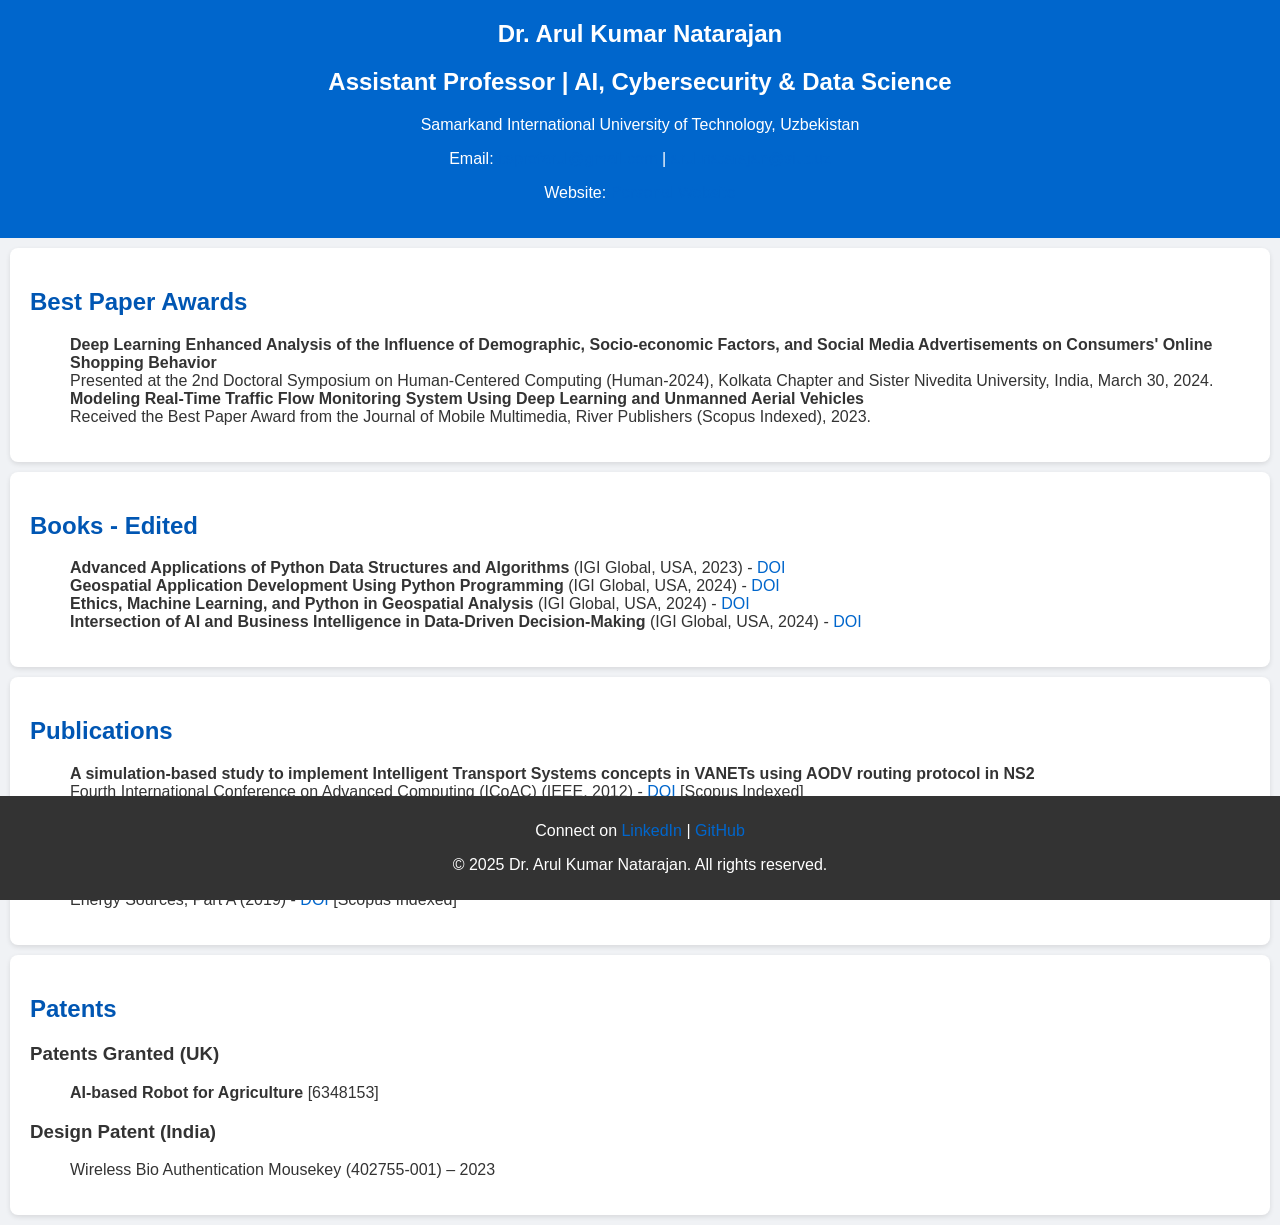
==== index.html @ 65dc2866 "Update index.html" ====
<!DOCTYPE html>
<html lang="en">
<head>
    <meta charset="UTF-8">
    <meta http-equiv="X-UA-Compatible" content="IE=edge">
    <meta name="viewport" content="width=device-width, initial-scale=1.0">
    <title>Dr. Arul Kumar Natarajan - Academic Portfolio</title>
    <link rel="stylesheet" href="style.css">
</head>
<body>

    <header>
        <h1>Dr. Arul Kumar Natarajan</h1>
        <h2>Assistant Professor | AI, Cybersecurity & Data Science</h2>
        <p>Samarkand International University of Technology, Uzbekistan</p>
        <p>Email: <a href="mailto:itsprofarul@gmail.com">itsprofarul@gmail.com</a> | <a href="mailto:arul.natarajan@siut.uz">arul.natarajan@siut.uz</a></p>
        <p>Website: <a href="https://sites.google.com/view/itsprofarul" target="_blank">Personal Website</a></p>
    </header>

    <section id="awards">
        <h2>Best Paper Awards</h2>
        <ul>
            <li>
                <strong>Deep Learning Enhanced Analysis of the Influence of Demographic, Socio-economic Factors, and Social Media Advertisements on Consumers' Online Shopping Behavior</strong><br>
                Presented at the 2nd Doctoral Symposium on Human-Centered Computing (Human-2024), Kolkata Chapter and Sister Nivedita University, India, March 30, 2024.
            </li>
            <li>
                <strong>Modeling Real-Time Traffic Flow Monitoring System Using Deep Learning and Unmanned Aerial Vehicles</strong><br>
                Received the Best Paper Award from the Journal of Mobile Multimedia, River Publishers (Scopus Indexed), 2023.
            </li>
        </ul>
    </section>

    <section id="books">
        <h2>Books - Edited</h2>
        <ul>
            <li><strong>Advanced Applications of Python Data Structures and Algorithms</strong> (IGI Global, USA, 2023) - <a href="https://doi.org/10.4018/978-1-6684-7100-5">DOI</a></li>
            <li><strong>Geospatial Application Development Using Python Programming</strong> (IGI Global, USA, 2024) - <a href="https://doi.org/10.4018/979-8-3693-1754-9">DOI</a></li>
            <li><strong>Ethics, Machine Learning, and Python in Geospatial Analysis</strong> (IGI Global, USA, 2024) - <a href="https://doi.org/10.4018/979-8-3693-6381-2">DOI</a></li>
            <li><strong>Intersection of AI and Business Intelligence in Data-Driven Decision-Making</strong> (IGI Global, USA, 2024) - <a href="https://doi.org/10.4018/979-8-3693-5288-5">DOI</a></li>
        </ul>
    </section>

    <section id="publications">
        <h2>Publications</h2>
        <ul>
            <li>
                <strong>A simulation-based study to implement Intelligent Transport Systems concepts in VANETs using AODV routing protocol in NS2</strong><br>
                Fourth International Conference on Advanced Computing (ICoAC) (IEEE, 2012) - <a href="https://doi.org/10.1109/ICoAC.2012.6416854">DOI</a> [Scopus Indexed]
            </li>
            <li>
                <strong>CBAODV: An enhanced reactive routing algorithm to reduce connection breakage in VANET</strong><br>
                Artificial Intelligence and Evolutionary Algorithms in Engineering Systems (Springer, 2015) - <a href="https://doi.org/10.1007/978-81-322-2135-7_57">DOI</a> [Scopus Indexed]
            </li>
            <li>
                <strong>ERMCB-CRSV: A Framework to Enhance Reactive Mechanism by Reducing Connection Breakage using Client and Remote Storage in VANET</strong><br>
                International Journal of Control Theory and Applications, Vol: 9, Issue:27, 2016 [Scopus Indexed]
            </li>
            <li>
                <strong>Effect of fuel injection pressure and timing on Polanga (Calophyllum Inophyllum) biodiesel blends for engine performance and emissions analysis</strong><br>
                Energy Sources, Part A (2019) - <a href="https://doi.org/10.1080/15567036.2019.1583696">DOI</a> [Scopus Indexed]
            </li>
        </ul>
    </section>

    <section id="patents">
        <h2>Patents</h2>
        <h3>Patents Granted (UK)</h3>
        <ul>
            <li><strong>AI-based Robot for Agriculture</strong> [6348153]</li>
        </ul>
        
        <h3>Design Patent (India)</h3>
        <ul>
            <li>Wireless Bio Authentication Mousekey (402755-001) – 2023</li>
        </ul>
    </section>

    <footer>
        <p>Connect on <a href="https://www.linkedin.com/in/arul-kumar-natarajan" target="_blank">LinkedIn</a> | <a href="https://github.com/itsprofarul" target="_blank">GitHub</a></p>
        <p>&copy; 2025 Dr. Arul Kumar Natarajan. All rights reserved.</p>
    </footer>

</body>
</html>
---- style.css ----
body {
    font-family: 'Segoe UI', Tahoma, Geneva, Verdana, sans-serif;
    margin: 0;
    padding: 0;
    background-color: #f0f2f5;
    color: #333;
}

header {
    background-color: #0066cc;
    color: white;
    padding: 20px 10px;
    text-align: center;
}

header h1 {
    margin: 0;
    font-size: 24px;
}

section {
    padding: 20px;
    margin: 10px;
    background: white;
    border-radius: 8px;
    box-shadow: 0 2px 5px rgba(0,0,0,0.1);
}

section h2 {
    color: #0056b3;
}

ul {
    list-style-type: none;
}

footer {
    text-align: center;
    padding: 10px 0;
    background-color: #333;
    color: white;
    position: fixed;
    width: 100%;
    bottom: 0;
}

a {
    color: #0066cc;
    text-decoration: none;
}

a:hover {
    text-decoration: underline;
}
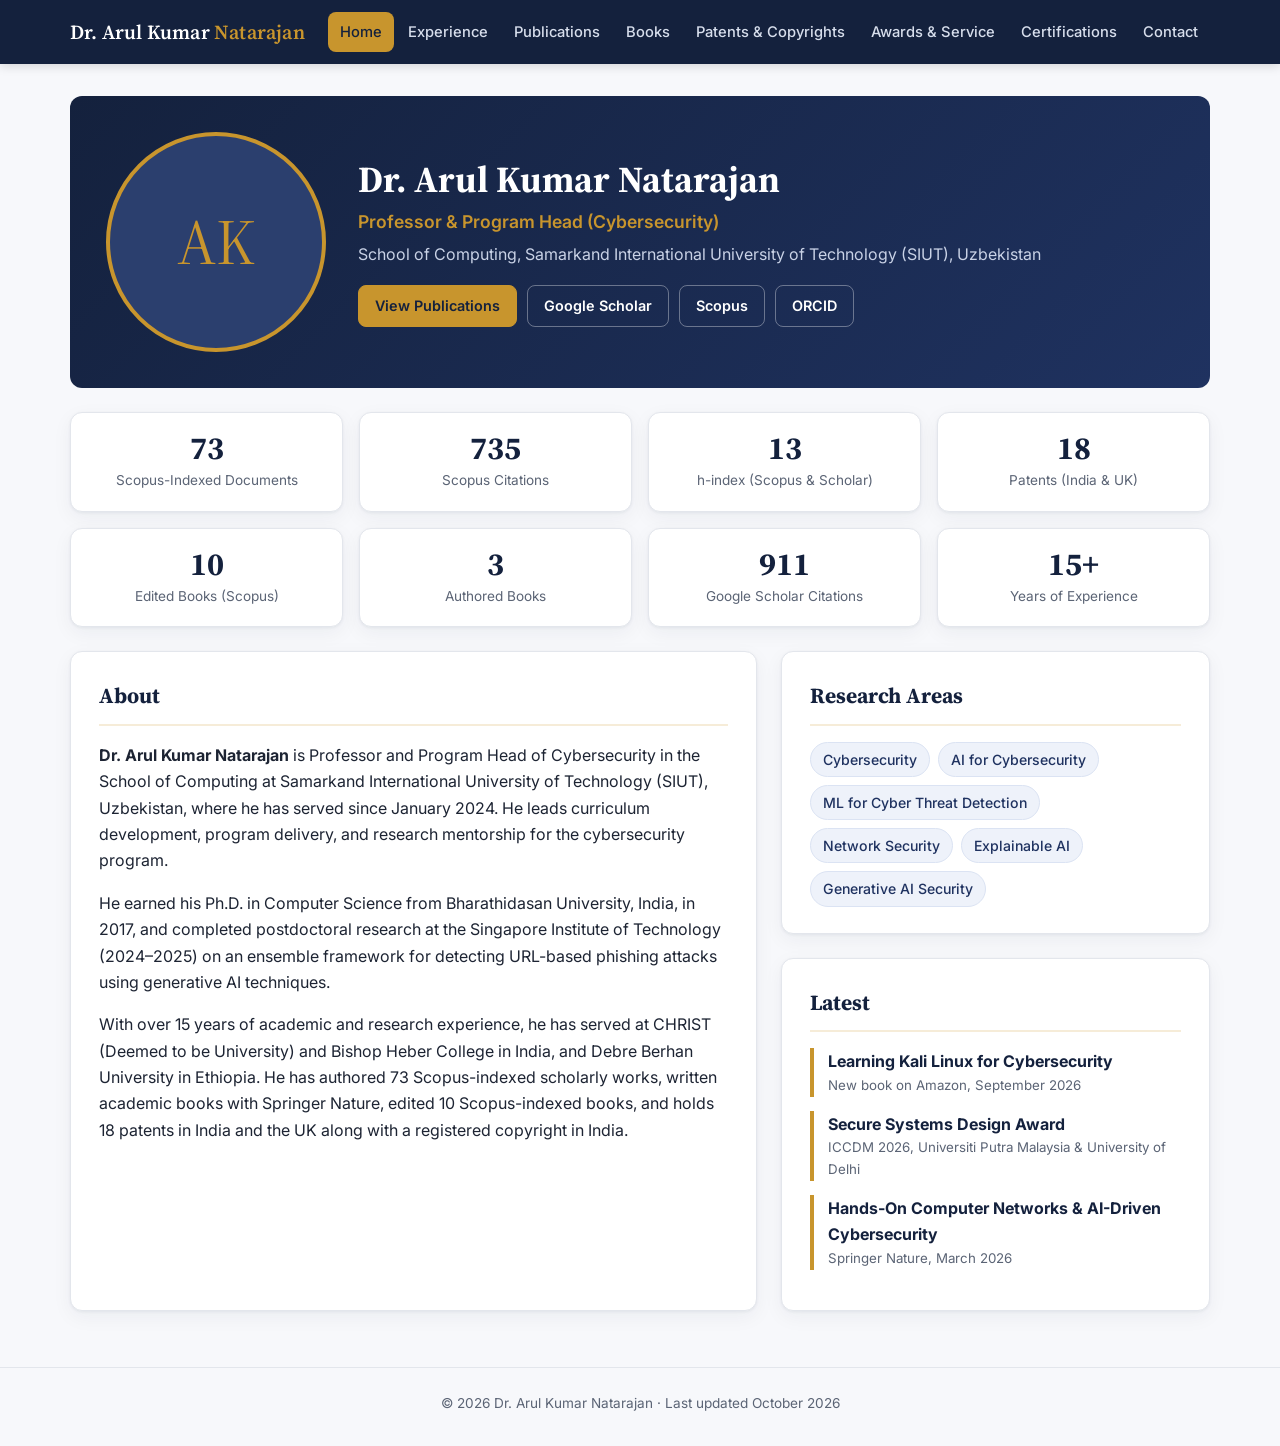
==== commit 8427412b: "Add files via upload" ====
--- a/index.html
+++ b/index.html
@@ -1,85 +1,528 @@
 <!DOCTYPE html>
 <html lang="en">
 <head>
-    <meta charset="UTF-8">
-    <meta http-equiv="X-UA-Compatible" content="IE=edge">
-    <meta name="viewport" content="width=device-width, initial-scale=1.0">
-    <title>Dr. Arul Kumar Natarajan - Academic Portfolio</title>
-    <link rel="stylesheet" href="style.css">
+  <meta charset="UTF-8">
+  <meta name="viewport" content="width=device-width, initial-scale=1.0">
+  <title>Dr. Arul Kumar Natarajan | Professor of Cybersecurity</title>
+  <meta name="description" content="Dr. Arul Kumar Natarajan, Professor and Program Head (Cybersecurity), Samarkand International University of Technology, Uzbekistan. Research in cybersecurity, AI for cybersecurity, and generative AI security.">
+  <link rel="preconnect" href="https://fonts.googleapis.com">
+  <link rel="preconnect" href="https://fonts.gstatic.com" crossorigin>
+  <link href="https://fonts.googleapis.com/css2?family=Inter:wght@400;500;600&family=Source+Serif+4:wght@600&display=swap" rel="stylesheet">
+  <link rel="stylesheet" href="style.css">
 </head>
 <body>
 
-    <header>
+<header class="topbar">
+  <div class="topbar-inner">
+    <a href="#home" class="brand">Dr. Arul Kumar <span>Natarajan</span></a>
+    <button class="menu-toggle" aria-label="Open menu" aria-expanded="false">&#9776;</button>
+    <ul class="menu">
+      <li><a href="#home">Home</a></li>
+      <li><a href="#experience">Experience</a></li>
+      <li><a href="#publications">Publications</a></li>
+      <li><a href="#books">Books</a></li>
+      <li><a href="#patents">Patents &amp; Copyrights</a></li>
+      <li><a href="#awards">Awards &amp; Service</a></li>
+      <li><a href="#certifications">Certifications</a></li>
+      <li><a href="#contact">Contact</a></li>
+    </ul>
+  </div>
+</header>
+
+<main>
+
+  <!-- ================= HOME ================= -->
+  <section id="home" class="page">
+    <div class="hero">
+      <div>
+        <img class="photo" src="profile.jpg" alt="Dr. Arul Kumar Natarajan"
+             onerror="this.style.display='none';this.nextElementSibling.style.display='flex';">
+        <div class="photo-fallback">AK</div>
+      </div>
+      <div>
         <h1>Dr. Arul Kumar Natarajan</h1>
-        <h2>Assistant Professor | AI, Cybersecurity & Data Science</h2>
-        <p>Samarkand International University of Technology, Uzbekistan</p>
-        <p>Email: <a href="mailto:itsprofarul@gmail.com">itsprofarul@gmail.com</a> | <a href="mailto:arul.natarajan@siut.uz">arul.natarajan@siut.uz</a></p>
-        <p>Website: <a href="https://sites.google.com/view/itsprofarul" target="_blank">Personal Website</a></p>
-    </header>
-
-    <section id="awards">
-        <h2>Best Paper Awards</h2>
-        <ul>
-            <li>
-                <strong>Deep Learning Enhanced Analysis of the Influence of Demographic, Socio-economic Factors, and Social Media Advertisements on Consumers' Online Shopping Behavior</strong><br>
-                Presented at the 2nd Doctoral Symposium on Human-Centered Computing (Human-2024), Kolkata Chapter and Sister Nivedita University, India, March 30, 2024.
-            </li>
-            <li>
-                <strong>Modeling Real-Time Traffic Flow Monitoring System Using Deep Learning and Unmanned Aerial Vehicles</strong><br>
-                Received the Best Paper Award from the Journal of Mobile Multimedia, River Publishers (Scopus Indexed), 2023.
-            </li>
+        <p class="role">Professor &amp; Program Head (Cybersecurity)</p>
+        <p class="org">School of Computing, Samarkand International University of Technology (SIUT), Uzbekistan</p>
+        <div class="btns">
+          <a class="btn primary" href="#publications">View Publications</a>
+          <a class="btn" href="https://scholar.google.com/citations?user=ejaQJu4AAAAJ&amp;hl=en" target="_blank" rel="noopener">Google Scholar</a>
+          <a class="btn" href="https://www.scopus.com/authid/detail.uri?authorId=55602548600" target="_blank" rel="noopener">Scopus</a>
+          <a class="btn" href="https://orcid.org/0000-0002-9728-477X" target="_blank" rel="noopener">ORCID</a>
+        </div>
+      </div>
+    </div>
+
+    <div class="stats">
+      <div class="stat"><b>73</b><span>Scopus-Indexed Documents</span></div>
+      <div class="stat"><b>735</b><span>Scopus Citations</span></div>
+      <div class="stat"><b>13</b><span>h-index (Scopus &amp; Scholar)</span></div>
+      <div class="stat"><b>18</b><span>Patents (India &amp; UK)</span></div>
+      <div class="stat"><b>10</b><span>Edited Books (Scopus)</span></div>
+      <div class="stat"><b>3</b><span>Authored Books</span></div>
+      <div class="stat"><b>911</b><span>Google Scholar Citations</span></div>
+      <div class="stat"><b>15+</b><span>Years of Experience</span></div>
+    </div>
+
+    <div class="two-col">
+      <div class="card">
+        <h2 class="section">About</h2>
+        <p><b>Dr. Arul Kumar Natarajan</b> is Professor and Program Head of Cybersecurity in the School of Computing at Samarkand International University of Technology (SIUT), Uzbekistan, where he has served since January 2024. He leads curriculum development, program delivery, and research mentorship for the cybersecurity program.</p>
+        <p>He earned his Ph.D. in Computer Science from Bharathidasan University, India, in 2017, and completed postdoctoral research at the Singapore Institute of Technology (2024–2025) on an ensemble framework for detecting URL-based phishing attacks using generative AI techniques.</p>
+        <p>With over 15 years of academic and research experience, he has served at CHRIST (Deemed to be University) and Bishop Heber College in India, and Debre Berhan University in Ethiopia. He has authored 73 Scopus-indexed scholarly works, written academic books with Springer Nature, edited 10 Scopus-indexed books, and holds 18 patents in India and the UK along with a registered copyright in India.</p>
+      </div>
+      <div>
+        <div class="card">
+          <h2 class="section">Research Areas</h2>
+          <div class="chips">
+            <span class="chip">Cybersecurity</span>
+            <span class="chip">AI for Cybersecurity</span>
+            <span class="chip">ML for Cyber Threat Detection</span>
+            <span class="chip">Network Security</span>
+            <span class="chip">Explainable AI</span>
+            <span class="chip">Generative AI Security</span>
+          </div>
+        </div>
+        <div class="card">
+          <h2 class="section">Latest</h2>
+          <div class="highlight"><b>Learning Kali Linux for Cybersecurity</b><small>New book on Amazon, September 2026</small></div>
+          <div class="highlight"><b>Secure Systems Design Award</b><small>ICCDM 2026, Universiti Putra Malaysia &amp; University of Delhi</small></div>
+          <div class="highlight"><b>Hands-On Computer Networks &amp; AI-Driven Cybersecurity</b><small>Springer Nature, March 2026</small></div>
+        </div>
+      </div>
+    </div>
+  </section>
+
+  <!-- ================= EXPERIENCE ================= -->
+  <section id="experience" class="page">
+    <h1 class="page-title">Experience &amp; Education</h1>
+    <p class="page-sub">Academic positions, research, leadership roles, and qualifications.</p>
+
+    <div class="two-col">
+      <div class="card">
+        <h2 class="section">Academic Positions</h2>
+        <ul class="timeline">
+          <li><div class="when">January 2024 – Present</div>
+            <div class="what">Professor &amp; Program Head (Cybersecurity)</div>
+            <div class="where">Samarkand International University of Technology, Uzbekistan</div>
+            <p>Leads curriculum development, program delivery, faculty coordination, and continuous improvement aligned with international standards, while teaching, mentoring students, and conducting cybersecurity and AI research.</p></li>
+          <li><div class="when">February 2024 – March 2025</div>
+            <div class="what">Postdoctoral Researcher, Cybersecurity &amp; Generative AI</div>
+            <div class="where">Singapore Institute of Technology, Singapore</div>
+            <p>Developed an ensemble framework for phishing URL detection using generative AI, applying GANs to model evolving phishing attack patterns.</p></li>
+          <li><div class="when">June 2019 – December 2023</div>
+            <div class="what">Assistant Professor &amp; Program Coordinator, M.Sc. Computational Statistics and AI</div>
+            <div class="where">CHRIST (Deemed to be University), India</div>
+            <p>Taught undergraduate and postgraduate courses in computing and data science; coordinated academic planning and program delivery; contributed to NAAC accreditation documentation.</p></li>
+          <li><div class="when">October 2017 – May 2019</div>
+            <div class="what">Assistant Professor, School of Computing</div>
+            <div class="where">Debre Berhan University, Ethiopia</div></li>
+          <li><div class="when">June 2010 – September 2017</div>
+            <div class="what">Assistant Professor, Computer Science</div>
+            <div class="where">Bishop Heber College, India</div></li>
         </ul>
-    </section>
-
-    <section id="books">
-        <h2>Books - Edited</h2>
-        <ul>
-            <li><strong>Advanced Applications of Python Data Structures and Algorithms</strong> (IGI Global, USA, 2023) - <a href="https://doi.org/10.4018/978-1-6684-7100-5">DOI</a></li>
-            <li><strong>Geospatial Application Development Using Python Programming</strong> (IGI Global, USA, 2024) - <a href="https://doi.org/10.4018/979-8-3693-1754-9">DOI</a></li>
-            <li><strong>Ethics, Machine Learning, and Python in Geospatial Analysis</strong> (IGI Global, USA, 2024) - <a href="https://doi.org/10.4018/979-8-3693-6381-2">DOI</a></li>
-            <li><strong>Intersection of AI and Business Intelligence in Data-Driven Decision-Making</strong> (IGI Global, USA, 2024) - <a href="https://doi.org/10.4018/979-8-3693-5288-5">DOI</a></li>
+      </div>
+
+      <div class="card">
+        <h2 class="section">Education</h2>
+        <ul class="timeline">
+          <li><div class="when">2012 – 2017</div><div class="what">Ph.D. in Computer Science</div><div class="where">Bharathidasan University, India</div></li>
+          <li><div class="when">2010 – 2012</div><div class="what">M.Tech. in Information Technology</div><div class="where">Bharathidasan University, India · First Class with Distinction</div></li>
+          <li><div class="when">2008 – 2010</div><div class="what">M.Phil. in Computer Science</div><div class="where">Bharathidasan University, India · First Class with Distinction</div></li>
+          <li><div class="when">2006 – 2008</div><div class="what">M.Sc. in Computer Science</div><div class="where">University of Madras, India · First Class</div></li>
+          <li><div class="when">2003 – 2006</div><div class="what">B.Sc. in Computer Science</div><div class="where">University of Madras, India · First Class</div></li>
+          <li><div class="when">April 2017</div><div class="what">Tamil Nadu State Eligibility Test (TNSET)</div><div class="where">Qualified for Assistant Professor in Computer Science &amp; Applications</div></li>
         </ul>
-    </section>
-
-    <section id="publications">
-        <h2>Publications</h2>
-        <ul>
-            <li>
-                <strong>A simulation-based study to implement Intelligent Transport Systems concepts in VANETs using AODV routing protocol in NS2</strong><br>
-                Fourth International Conference on Advanced Computing (ICoAC) (IEEE, 2012) - <a href="https://doi.org/10.1109/ICoAC.2012.6416854">DOI</a> [Scopus Indexed]
-            </li>
-            <li>
-                <strong>CBAODV: An enhanced reactive routing algorithm to reduce connection breakage in VANET</strong><br>
-                Artificial Intelligence and Evolutionary Algorithms in Engineering Systems (Springer, 2015) - <a href="https://doi.org/10.1007/978-81-322-2135-7_57">DOI</a> [Scopus Indexed]
-            </li>
-            <li>
-                <strong>ERMCB-CRSV: A Framework to Enhance Reactive Mechanism by Reducing Connection Breakage using Client and Remote Storage in VANET</strong><br>
-                International Journal of Control Theory and Applications, Vol: 9, Issue:27, 2016 [Scopus Indexed]
-            </li>
-            <li>
-                <strong>Effect of fuel injection pressure and timing on Polanga (Calophyllum Inophyllum) biodiesel blends for engine performance and emissions analysis</strong><br>
-                Energy Sources, Part A (2019) - <a href="https://doi.org/10.1080/15567036.2019.1583696">DOI</a> [Scopus Indexed]
-            </li>
+      </div>
+    </div>
+
+    <div class="card" style="margin-top:24px">
+      <h2 class="section">Teaching Interests</h2>
+      <div class="chips">
+        <span class="chip">Cybersecurity</span><span class="chip">Network Security</span><span class="chip">AI for Cybersecurity</span>
+        <span class="chip">Ethical Hacking &amp; Penetration Testing</span><span class="chip">Digital Forensics &amp; Incident Response</span>
+        <span class="chip">IoT Security</span><span class="chip">Mobile Application Security</span><span class="chip">Cloud Security</span>
+      </div>
+    </div>
+  </section>
+
+  <!-- ================= PUBLICATIONS ================= -->
+  <section id="publications" class="page">
+    <h1 class="page-title">Publications</h1>
+    <p class="page-sub">Journal articles, conference papers, and book chapters in cybersecurity, AI, IoT, blockchain, and data analytics.</p>
+
+    <div class="card">
+      <div class="profiles">
+        <b>Research Profiles:</b>
+        <a href="https://www.scopus.com/authid/detail.uri?authorId=55602548600" target="_blank" rel="noopener">Scopus (ID: 55602548600)</a>
+        <a href="https://orcid.org/0000-0002-9728-477X" target="_blank" rel="noopener">ORCID (0000-0002-9728-477X)</a>
+        <a href="https://scholar.google.com/citations?user=ejaQJu4AAAAJ&amp;hl=en" target="_blank" rel="noopener">Google Scholar</a>
+      </div>
+      <div class="toolbar">
+        <div class="tabs" id="pubTabs">
+          <button class="tab active" data-filter="all">All</button>
+          <button class="tab" data-filter="journal">Journals</button>
+          <button class="tab" data-filter="conference">Conferences</button>
+          <button class="tab" data-filter="chapter">Book Chapters</button>
+        </div>
+        <input class="search" id="pubSearch" type="search" placeholder="Search titles, venues, years…" aria-label="Search publications">
+      </div>
+
+      <div class="pub-group" data-group="journal">
+        <h2 class="section">Journal Articles <span class="count" id="c-journal"></span></h2>
+        <ol class="pubs" id="list-journal"></ol>
+      </div>
+      <div class="pub-group" data-group="conference">
+        <h2 class="section">Conference Papers <span class="count" id="c-conference"></span></h2>
+        <ol class="pubs" id="list-conference"></ol>
+      </div>
+      <div class="pub-group" data-group="chapter">
+        <h2 class="section">Book Chapters <span class="count" id="c-chapter"></span></h2>
+        <ol class="pubs" id="list-chapter"></ol>
+      </div>
+      <p class="empty" id="pubEmpty">No publications match your search.</p>
+    </div>
+  </section>
+
+  <!-- ================= BOOKS ================= -->
+  <section id="books" class="page">
+    <h1 class="page-title">Books</h1>
+    <p class="page-sub">Authored and edited books with Springer Nature, IGI Global, and Wiley.</p>
+
+    <div class="card">
+      <h2 class="section">Authored Books <span class="count" id="c-authored"></span></h2>
+      <ol class="pubs" id="list-authored"></ol>
+    </div>
+    <div class="card">
+      <h2 class="section">Edited Books <span class="count" id="c-edited"></span></h2>
+      <ol class="pubs" id="list-edited"></ol>
+      <h3 class="sub">In Progress</h3>
+      <ol class="pubs" id="list-edited-progress"></ol>
+    </div>
+  </section>
+
+  <!-- ================= PATENTS ================= -->
+  <section id="patents" class="page">
+    <h1 class="page-title">Patents &amp; Copyrights</h1>
+    <p class="page-sub">18 patents in India and the United Kingdom, a granted design patent, and a registered copyright.</p>
+
+    <div class="card">
+      <h2 class="section">Granted Patents</h2>
+      <h3 class="sub">Granted Patent – United Kingdom</h3>
+      <ol class="pubs" id="list-pat-uk"></ol>
+      <h3 class="sub">Granted Design Patent – India</h3>
+      <ol class="pubs" id="list-pat-design"></ol>
+    </div>
+    <div class="card">
+      <h2 class="section">Published Patents – India <span class="count" id="c-pat-in"></span></h2>
+      <ol class="pubs" id="list-pat-in"></ol>
+    </div>
+    <div class="card">
+      <h2 class="section">Registered Copyright – India</h2>
+      <ol class="pubs" id="list-copyright"></ol>
+    </div>
+  </section>
+
+  <!-- ================= AWARDS ================= -->
+  <section id="awards" class="page">
+    <h1 class="page-title">Awards &amp; Service</h1>
+    <p class="page-sub">Recognitions, academic service, and invited talks.</p>
+
+    <div class="card">
+      <h2 class="section">Awards &amp; Recognitions</h2>
+      <ul class="timeline">
+        <li><div class="when">April 2026</div><div class="what">Secure Systems Design Award</div>
+          <div class="where">International Conference on Cybersecurity, Data Science, and Machine Learning (ICCDM 2026), Universiti Putra Malaysia &amp; University of Delhi</div></li>
+        <li><div class="when">February 2025</div><div class="what">Letter of Appreciation</div>
+          <div class="where">SIUT 3rd Anniversary, awarded by the Chairman of the Board of Trustees</div></li>
+        <li><div class="when">March 2024</div><div class="what">Best Paper Award</div>
+          <div class="where">2nd Doctoral Symposium on Human-Centered Computing (Human-2024), CSI Kolkata Chapter &amp; Sister Nivedita University, India</div>
+          <p>Deep Learning Enhanced Analysis of the Influence of Demographic, Socio-economic Factors, and Social Media Advertisements on Consumers' Online Shopping Behavior</p></li>
+        <li><div class="when">March 2023</div><div class="what">Best Paper Award</div>
+          <div class="where">International Conference on Artificial Intelligence in Biometrics (AIIB 2023), CHRIST (Deemed to be University), India</div>
+          <p>OEC-WSR: Optimizing Energy Consumption in Wireless Sensor Networks Using Sensor and Relay Nodes</p></li>
+        <li><div class="when">November 2022</div><div class="what">Best Paper Award</div>
+          <div class="where">Journal of Mobile Multimedia (River Publishers)</div>
+          <p>Modeling Real-Time Traffic Flow Monitoring System Using Deep Learning and Unmanned Aerial Vehicles</p></li>
+      </ul>
+    </div>
+
+    <div class="two-col">
+      <div class="card">
+        <h2 class="section">Academic Service</h2>
+        <ul class="timeline">
+          <li><div class="when">March 2026</div><div class="what">Session Chair</div>
+            <div class="where">ICMMCS 2026, Society for Intelligent Systems &amp; Berlin School of Business and Innovation, Berlin, Germany</div></li>
+          <li><div class="when">November 2025</div><div class="what">Internship Trainer</div>
+            <div class="where">Industrial-Level Security &amp; Penetration Testing Program, SIUT, Uzbekistan</div></li>
+          <li><div class="when">May 2024</div><div class="what">Conference Reviewer</div>
+            <div class="where">ICIESTR 2024, University of Technology and Applied Sciences, Muscat, Oman</div></li>
+          <li><div class="when">April 2024</div><div class="what">Session Chair</div>
+            <div class="where">CFQRMS 01, Computational Finance and Quantitative Risk Management Symposium, SIUT, Uzbekistan</div></li>
         </ul>
-    </section>
-
-    <section id="patents">
-        <h2>Patents</h2>
-        <h3>Patents Granted (UK)</h3>
-        <ul>
-            <li><strong>AI-based Robot for Agriculture</strong> [6348153]</li>
+      </div>
+      <div class="card">
+        <h2 class="section">Invited Talks</h2>
+        <ul class="timeline">
+          <li><div class="when">November 2025</div><div class="what">Cyberattacks Are Everywhere – Stay Alert, Stay Safe</div>
+            <div class="where">Scientific Seminar Series, SIUT, Uzbekistan</div>
+            <p>Emerging threats including phishing, ransomware, and social engineering, with practical strategies for institutional cybersecurity awareness.</p></li>
         </ul>
-        
-        <h3>Design Patent (India)</h3>
-        <ul>
-            <li>Wireless Bio Authentication Mousekey (402755-001) – 2023</li>
-        </ul>
-    </section>
-
-    <footer>
-        <p>Connect on <a href="https://www.linkedin.com/in/arul-kumar-natarajan" target="_blank">LinkedIn</a> | <a href="https://github.com/itsprofarul" target="_blank">GitHub</a></p>
-        <p>&copy; 2025 Dr. Arul Kumar Natarajan. All rights reserved.</p>
-    </footer>
-
+      </div>
+    </div>
+  </section>
+
+  <!-- ================= CERTIFICATIONS ================= -->
+  <section id="certifications" class="page">
+    <h1 class="page-title">Certifications</h1>
+    <p class="page-sub">Professional certifications in cybersecurity, networking, and AI.</p>
+    <div class="card">
+      <table>
+        <thead><tr><th>Certification</th><th>Issuing Organization</th><th>Year</th></tr></thead>
+        <tbody>
+          <tr><td>GenAI for Cybersecurity</td><td>EC-Council</td><td>2024</td></tr>
+          <tr><td>Ethical Hacking Essentials (EHE)</td><td>EC-Council</td><td>2024</td></tr>
+          <tr><td>Google Certified Educator Level 1</td><td>Google Teacher Center</td><td>2024</td></tr>
+          <tr><td>Cybersecurity at Work</td><td>LinkedIn Learning</td><td>2024</td></tr>
+          <tr><td>Learning No-Code AI</td><td>LinkedIn Learning</td><td>2023</td></tr>
+          <tr><td>CCNA: Routing and Switching</td><td>Cisco Systems</td><td>2017</td></tr>
+          <tr><td>MTA: Networking Fundamentals</td><td>Microsoft</td><td>2017</td></tr>
+        </tbody>
+      </table>
+    </div>
+  </section>
+
+  <!-- ================= CONTACT ================= -->
+  <section id="contact" class="page">
+    <h1 class="page-title">Contact</h1>
+    <p class="page-sub">Open to research collaborations, editorial work, and speaking invitations.</p>
+    <div class="card">
+      <div class="contact-grid">
+        <div class="contact-item"><small>University Email</small><a href="mailto:arul.natarajan@siut.uz">arul.natarajan@siut.uz</a></div>
+        <div class="contact-item"><small>Personal Email</small><a href="mailto:itsprofarul@gmail.com">itsprofarul@gmail.com</a></div>
+        <div class="contact-item"><small>Affiliation</small>School of Computing, Samarkand International University of Technology, Samarkand, Uzbekistan</div>
+        <div class="contact-item"><small>Research Profiles</small>
+          <a href="https://scholar.google.com/citations?user=ejaQJu4AAAAJ&amp;hl=en" target="_blank" rel="noopener">Google Scholar</a> ·
+          <a href="https://www.scopus.com/authid/detail.uri?authorId=55602548600" target="_blank" rel="noopener">Scopus</a> ·
+          <a href="https://orcid.org/0000-0002-9728-477X" target="_blank" rel="noopener">ORCID</a></div>
+      </div>
+    </div>
+  </section>
+
+</main>
+
+<footer>
+  &copy; 2026 Dr. Arul Kumar Natarajan · Last updated October 2026
+</footer>
+
+<script>
+/* ==========================================================
+   DATA — edit these lists to update the site.
+   t = title, v = venue (italic), m = details, doi, url,
+   idx = "scopus" | "gs" | "prog", award = note
+   ========================================================== */
+const journal = [
+  {t:"Adoption of Recommended Expert Systems in Agriculture", v:"Journal of Smart and Sustainable Farming", m:"Vol. 1, January 2025", doi:"10.64026/JSSF/2025001", idx:"gs"},
+  {t:"Downdraft Gasification for Biogas Production: The Role of Artificial Intelligence", v:"Journal of Energy Resources and Technology", m:"ASME, pp. 1–58, December 2024", doi:"10.1115/1.4066059", idx:"scopus", q:"Q2"},
+  {t:"Eagle Strategy Arithmetic Optimisation Algorithm with Optimal Deep Convolutional Forest Based FinTech Application for Hyper-automation", v:"Enterprise Information Systems", m:"Taylor & Francis, Article 2188123, March 2023", doi:"10.1080/17517575.2023.2188123", idx:"scopus"},
+  {t:"Modeling of Real Time Traffic Flow Monitoring System Using Deep Learning and Unmanned Aerial Vehicles", v:"Journal of Mobile Multimedia", m:"River Publishers, pp. 477–496, November 2022", doi:"10.13052/jmm1550-4646.1926", idx:"scopus", award:"Best Paper Award"},
+  {t:"Blockchain with Deep Learning-Enabled Secure Healthcare Data Transmission and Diagnostic Model", v:"International Journal of Modeling, Simulation, and Scientific Computing", m:"13(04), Article 2241006, January 2022", doi:"10.1142/S1793962322410069", idx:"scopus"},
+  {t:"Blockchain for Securing Healthcare Data Using Squirrel Search Optimization Algorithm", v:"Intelligent Automation & Soft Computing", m:"32, pp. 1815–1829, December 2021", doi:"10.32604/iasc.2022.021822", idx:"scopus"},
+  {t:"An Efficient Low Complexity Compression-Based Optimal Homomorphic Encryption for Secure Fiber Optic Communication", v:"Optik", m:"252, Article 168545, December 2021", doi:"10.1016/j.ijleo.2021.168545", idx:"scopus"},
+  {t:"HHO-Based Vector Quantization Technique for Biomedical Image Compression in Cloud Computing", v:"International Journal of Image and Graphics", m:"Article 2240008, November 2021", doi:"10.1142/S0219467822400083", idx:"scopus"},
+  {t:"Machine Learning with Data Science-Enabled Lung Cancer Diagnosis and Classification Using Computed Tomography Images", v:"International Journal of Image and Graphics", m:"Article 2240002, November 2021", doi:"10.1142/S0219467822400022", idx:"scopus"},
+  {t:"IoT-Based Traffic Prediction and Traffic Signal Control System for Smart City", v:"Soft Computing", m:"25(18), pp. 12241–12248, May 2021", doi:"10.1007/s00500-021-05896-x", idx:"scopus"},
+  {t:"A Comprehensive Novel Model for Network Speech Anomaly Detection System Using Deep Learning Approach", v:"International Journal of Speech Technology", m:"23(2), pp. 305–313, March 2020", doi:"10.1007/s10772-020-09693-z", idx:"scopus"},
+  {t:"WCBAODV: An Efficacious Approach to Detect Wormhole Attack in VANET Using CBAODV Algorithm", v:"International Journal of Advanced Trends in Computer Science and Engineering", m:"8(1.2), pp. 20–25, 2019", idx:"scopus"},
+  {t:"Effect of Fuel Injection Pressure and Timing on Polanga (Calophyllum Inophyllum) Biodiesel Blends for Engine Performance and Emissions Analysis", v:"Energy Sources, Part A: Recovery, Utilization, and Environmental Effects", m:"41(24), pp. 3046–3057, February 2019", doi:"10.1080/15567036.2019.1583696", idx:"scopus"},
+  {t:"ERMCB-CRSV: A Framework to Enhance Reactive Mechanism by Reducing Connection Breakage Using Client and Remote Storage in VANET", v:"International Journal of Control Theory and Applications", m:"9(27), pp. 33–40, 2016. ISSN: 0974-5572", idx:"scopus"}
+];
+
+const conference = [
+  {t:"Empirical Comparison of LSTM and GRU for Bitcoin Price Prediction", v:"9th International Conference on Inventive Computation Technologies (ICICT 2026)", m:"IEEE, Kirtipur, Nepal, April 2026", doi:"10.1109/ICICT68280.2026.11510885", idx:"scopus"},
+  {t:"An Experimental and Comparative Study of Image Fusion Methods for Multi-Sensor Medical Images", v:"Smart Innovation, Systems and Technologies", m:"Springer Nature, January 2026", doi:"10.1007/978-3-032-29237-7_35", idx:"scopus"},
+  {t:"Deep Learning Enhanced Analysis of the Influence of Demographic, Socio-Economic Factors, and Social Media Advertisements on Consumers' Online Shopping Behavior", v:"Intelligent Human Centered Computing", m:"Springer, pp. 611–622, May 2025", doi:"10.1007/978-981-96-1761-6_43", idx:"gs", award:"Best Paper Award, Human-2024"},
+  {t:"A Comprehensive Analysis of the Impact of Demographic, Socioeconomic Factors and Social Media Advertisements on Consumers' Online Shopping Behavior", v:"Recent Trends in Intelligence Enabled Research", m:"Springer, pp. 407–424, April 2025", doi:"10.1007/978-981-97-9515-4_31", idx:"scopus"},
+  {t:"Data-Driven Strategies for Twitter Engagement: Hashtag Recommendations and API Insights", v:"Recent Trends in Intelligence Enabled Research", m:"Springer, pp. 57–75, April 2025", doi:"10.1007/978-981-97-9515-4_5", idx:"scopus"},
+  {t:"Enhancing Cybersecurity in Smart Grid Systems through Advanced Log File Analysis with Machine and Deep Learning Techniques", v:"3rd International Conference on Sustainable Mobility Applications, Renewables and Technology (SMART)", m:"IEEE, November 2024", doi:"10.1109/SMART63170.2024.10815479", idx:"scopus"},
+  {t:"Multi-Medium Handover Transactions with Interactive and Protected Self-Intelligence Principles for Unified Military Vehicular Sensor Networks", v:"3rd International Conference on SMART", m:"IEEE, November 2024", doi:"10.1109/SMART63170.2024.10815505", idx:"scopus"},
+  {t:"Leveraging Deep Learning for Sustainable E-commerce: Reducing Opinion Spam in Smart Mobility Platforms", v:"3rd International Conference on SMART", m:"IEEE, November 2024", doi:"10.1109/SMART63170.2024.10815473", idx:"scopus"},
+  {t:"EFMD-DCNN: Efficient Face Mask Detection Model in Street Camera Using Double CNN", v:"Computational Sciences and Sustainable Technologies, CCIS", m:"Springer, pp. 427–437, February 2024", doi:"10.1007/978-3-031-50993-3_34", idx:"scopus"},
+  {t:"An Interrogation of Android Application-Based Privilege Escalation Attacks", v:"5th ETLTC International Conference on ICT Integration in Technical Education", m:"University of Aizu, Japan, January 2023", doi:"10.1063/5.0182955", idx:"scopus"},
+  {t:"Survey on Malicious URL Detection Techniques", v:"6th International Conference on Trends in Electronics and Informatics (ICOEI)", m:"IEEE, pp. 778–781, April 2022", doi:"10.1109/ICOEI53556.2022.9777221", idx:"scopus"},
+  {t:"An Optimized Algorithm for Selecting Stable Multipath Routing in MANET Using Proficient Multipath Routing and Glowworm Detection Techniques", v:"Sustainable Advanced Computing", m:"Springer, pp. 511–523, March 2022", doi:"10.1007/978-981-16-9012-9_41", idx:"scopus"},
+  {t:"DPETAs: Detection and Prevention of Evil Twin Attacks on Wi-Fi Networks", v:"Sustainable Advanced Computing", m:"Springer, pp. 559–568, March 2022", doi:"10.1007/978-981-16-9012-9_45", idx:"scopus"},
+  {t:"Mudhr: Malicious URL Detection Using Heuristic Rules-Based Approach", v:"AIP Conference Proceedings", m:"Vol. 2393, No. 1, Article 020176, February 2021", doi:"10.1063/5.0074077", idx:"scopus"},
+  {t:"CPAODV: Classifying and Assigning 3 Level Preference to the Nodes in VANET Using AODV Based CBAODV Algorithm", v:"International Conference on Information, Communication and Computing Technology", m:"Springer, pp. 432–445, January 2020", doi:"10.1007/978-3-030-38501-9_42", idx:"scopus"},
+  {t:"Improved Crypto Algorithm for High-Speed Internet of Things (IoT) Applications", v:"International Conference on Information, Communication and Computing Technology", m:"Springer, pp. 281–289, January 2020", doi:"10.1007/978-3-030-38501-9_28", idx:"scopus"},
+  {t:"CBAODV: An Enhanced Reactive Routing Algorithm to Reduce Connection Breakage in VANET", v:"Proceedings of ICAEES 2014", m:"Vol. 2, Springer, pp. 533–539, November 2014", doi:"10.1007/978-81-322-2135-7_57", idx:"scopus"},
+  {t:"A Simulation-Based Study to Implement Intelligent Transport Systems Concepts in VANETs Using AODV Routing Protocol in NS2", v:"4th International Conference on Advanced Computing (ICoAC)", m:"IEEE, pp. 1–4, December 2012", doi:"10.1109/ICoAC.2012.6416854", idx:"scopus"}
+];
+
+const chapter = [
+  {t:"Simulating Climate Scenarios with Advanced Analytics: From Past Trends to Future Projections", v:"Data Science and AI for Climate Change: Building a Sustainable Future", m:"Apple Academic Press, forthcoming February 2027", idx:"prog"},
+  {t:"Addressing Security Vulnerabilities in 6G-Assisted IoT-Based Edge Services Using DistilBERT and the NUSW-NB15_GT Dataset", v:"Edge Learning for 6G-Enabled Internet of Things: Challenges, Threats and Opportunities", m:"Apple Academic Press, May 2026", idx:"gs"},
+  {t:"Enhancing Log File Analysis in Digital Forensics and Incident Response through Machine Learning", v:"Cyber Security, Forensics & National Security", m:"CRC Press, October 2025", doi:"10.1201/9781003497868-17", idx:"scopus"},
+  {t:"Generative AI for Healthcare Security: Addressing Privacy Challenges Through Anomaly Detection in Healthcare Communications", v:"Advances in AI for Healthcare Applications", m:"CRC Press, June 2025", doi:"10.1201/9781003503385-5", idx:"scopus"},
+  {t:"Study and Investigations of Ethical Implications and Responsible Use of AI in Automotive Vehicular Technology", v:"Harnessing AI for Control Engineering", m:"IGI Global, April 2025", doi:"10.4018/979-8-3693-7812-0.ch014", idx:"scopus"},
+  {t:"Navigating Emotional Landscapes: Enhancing Communication Through Facial Emotion Analysis in Presentations", v:"Adopting Artificial Intelligence Tools in Higher Education: Teaching and Learning", m:"CRC Press, January 2025", doi:"10.1201/9781003469315", idx:"scopus"},
+  {t:"Comprehensive Analysis of Falcon 7B: A State-of-the-Art Generative Large Language Model", v:"Generative AI: Theory and Applications", m:"Springer, December 2024", doi:"10.1007/978-981-97-8460-8_8", idx:"scopus"},
+  {t:"Generative AI for Cybersecurity and Privacy in Cyber-Physical Systems", v:"Navigating Cyber-Physical Systems with Cutting-Edge Technologies", m:"IGI Global, December 2024", doi:"10.4018/979-8-3693-5728-6.ch003", idx:"scopus"},
+  {t:"Investigation of Smart Wearable Technology for Healthcare Educational Analytics and Applications", v:"Wearable Devices and Smart Technology for Educational Teaching Assistance", m:"IGI Global, December 2024", doi:"10.4018/979-8-3693-7817-5.ch007", idx:"scopus"},
+  {t:"Uncovering Hidden Threats in IoT-Centered Cloud Technology: A Study on Hardware Trojans in Security Prospects", v:"Convergence of Cybersecurity and Cloud Computing", m:"IGI Global, December 2024", doi:"10.4018/979-8-3693-6859-6.ch023", idx:"scopus"},
+  {t:"Foundations of AI and Machine Learning in Real Estate Valuation: An Analysis Using the California Housing Prices Dataset with Python Implementations", v:"Data Analytics and AI for Quantitative Risk Assessment and Financial Computation", m:"IGI Global, November 2024", doi:"10.4018/979-8-3693-6215-0.ch001", idx:"scopus"},
+  {t:"Optimizing Supply Chain with AI-Powered BI Systems", v:"AI-Powered Business Intelligence for Modern Organizations", m:"IGI Global, October 2024", doi:"10.4018/979-8-3693-8844-0.ch007", idx:"scopus"},
+  {t:"Leveraging Unsupervised Machine Learning to Optimize Customer Segmentation and Product Recommendations for Increased Retail Profits", v:"Intersection of AI and Business Intelligence in Data-Driven Decision-Making", m:"IGI Global, August 2024", doi:"10.4018/979-8-3693-5288-5.ch009", idx:"scopus"},
+  {t:"Securing Healthcare Systems Integrating AI for Cybersecurity Solutions and Privacy Preservation", v:"Cybersecurity and Data Management Innovations for Revolutionizing Healthcare", m:"IGI Global, July 2024", doi:"10.4018/979-8-3693-7457-3.ch015", idx:"scopus"},
+  {t:"Advancing Precision Medicine: Integrating AI and Machine Learning for Personalized Healthcare Solutions", v:"Artificial Intelligence Transformations for Healthcare Applications", m:"IGI Global, July 2024", doi:"10.4018/979-8-3693-7462-7.ch015", idx:"scopus"},
+  {t:"The Impact and Integration of Cloud Computing for Enhanced Patient Care and Operational Efficiency", v:"Technologies for Sustainable Healthcare Development", m:"IGI Global, July 2024", doi:"10.4018/979-8-3693-2901-6.ch016", idx:"scopus"},
+  {t:"Exploring Vector and Raster Data Formats for Geospatial Visualization with Python", v:"Geospatial Application Development Using Python Programming", m:"IGI Global, pp. 163–186, May 2024", doi:"10.4018/979-8-3693-1754-9.ch006", idx:"scopus"},
+  {t:"Python Programming for Geospatial Applications: Web Mapping, Interactive Visualization, and Beyond", v:"Geospatial Application Development Using Python Programming", m:"IGI Global, pp. 39–61, May 2024", doi:"10.4018/979-8-3693-1754-9.ch002", idx:"scopus"},
+  {t:"Internet of Things and Blockchain in Healthcare: Challenges and Solutions", v:"EAI/Springer Innovations in Communication and Computing", m:"Springer, October 2023", doi:"10.1007/978-3-031-35751-0_2", idx:"scopus"},
+  {t:"Application Areas, Benefits and Research Challenges of Converging Blockchain and Machine Learning Techniques", v:"EAI/Springer Innovations in Communication and Computing", m:"Springer, October 2023", doi:"10.1007/978-3-031-35751-0_1", idx:"scopus"},
+  {t:"Organizing Data Using Lists: A Sequential Data Structure", v:"Advanced Applications of Python Data Structures and Algorithms", m:"IGI Global, pp. 35–51, July 2023", doi:"10.4018/978-1-6684-7100-5.ch002", idx:"scopus"},
+  {t:"Optimizing Energy Consumption in Wireless Sensor Networks Using Python Libraries", v:"Advanced Applications of Python Data Structures and Algorithms", m:"IGI Global, pp. 222–235, July 2023", doi:"10.4018/978-1-6684-7100-5.ch011", idx:"scopus"},
+  {t:"An Exploratory Study of Python's Role in the Advancement of Cryptocurrency and Blockchain Ecosystems", v:"Advanced Applications of Python Data Structures and Algorithms", m:"IGI Global, pp. 236–252, July 2023", doi:"10.4018/978-1-6684-7100-5.ch012", idx:"scopus"},
+  {t:"Exploring the Role of Python in Self-Supervised Contrastive Learning for Generating Medical Imaging Reports", v:"Advanced Applications of Python Data Structures and Algorithms", m:"IGI Global, pp. 253–265, July 2023", doi:"10.4018/978-1-6684-7100-5.ch013", idx:"scopus"},
+  {t:"Python's Role in Predicting Type 2 Diabetes Using Insulin DNA Sequence", v:"Advanced Applications of Python Data Structures and Algorithms", m:"IGI Global, pp. 266–278, July 2023", doi:"10.4018/978-1-6684-7100-5.ch014", idx:"scopus"},
+  {t:"Feature Extraction and Diagnosis of Dementia Using Magnetic Resonance Imaging", v:"AI and IoT-Based Intelligent Health Care & Sanitation", m:"Bentham Science, pp. 159–175, 2023", doi:"10.2174/9789815136531123010013", idx:"scopus"},
+  {t:"Challenges and Solutions of Using Social Internet of Things (SIoT) in Healthcare and Medical Domains", v:"Advances in SIoT (Social Internet of Things)", m:"CRC Press, April 2023", doi:"10.1201/9781003282990", idx:"scopus"},
+  {t:"Secure IoT Protocol for Implementing Classified Electroencephalogram (EEG) Signals in the Field of Smart Healthcare", v:"Cyber Security Applications for Industry 4.0", m:"Chapman and Hall/CRC, pp. 111–129, October 2022", doi:"10.1201/9781003203087", idx:"scopus"},
+  {t:"Exploring Social Networking Data Sets", v:"Social Network Analysis: Theory and Applications", m:"Wiley, pp. 205–228, April 2022", doi:"10.1002/9781119836759.ch11", idx:"scopus"},
+  {t:"A Comprehensive Review on Blockchain-Based Internet of Things (BIoT): Security Threats, Challenges, and Applications", v:"Utilizing Blockchain Technologies in Manufacturing and Logistics Management", m:"IGI Global, pp. 25–44, January 2022", doi:"10.4018/978-1-7998-8697-6.ch002", idx:"gs"}
+];
+
+const authored = [
+  {t:"Learning Kali Linux for Cybersecurity: A Hands-on Beginner's Guide to Linux Commands, Networking, Security Tools, and Ethical Hacking", m:"Amazon, September 2026", url:"https://www.amazon.com/dp/B0HK25TJMS", urlText:"View on Amazon"},
+  {t:"Hands-On Computer Networks & AI-Driven Cybersecurity: A Comprehensive Student Guide", m:"Springer Nature, March 2026", doi:"10.1007/978-3-032-22035-6", idx:"scopus"},
+  {t:"XXVII (CC) – Smart Device Programming", m:"Center for Distance Education, Bharathidasan University, 2017"}
+];
+
+const edited = [
+  {t:"Generative AI Revolution: Transforming Healthcare and Life Sciences towards Sustainable Development in Industry 6.0", m:"Springer Nature, 2026", doi:"10.1007/978-3-032-23626-5", idx:"scopus"},
+  {t:"Fusion of Multimodal Generative AI and Blockchain Technology in Digital Media", m:"IGI Global, September 2025", doi:"10.4018/979-8-3373-1504-1", idx:"scopus"},
+  {t:"Securing AI-Generated Media with Blockchain Technologies", m:"IGI Global, August 2025", doi:"10.4018/979-8-3373-6481-0", idx:"scopus"},
+  {t:"AI-Powered Business Intelligence for Modern Organizations", m:"IGI Global, 2024", doi:"10.4018/979-8-3693-8844-0", idx:"scopus"},
+  {t:"Enhancing Communication and Decision-Making With AI", m:"IGI Global, 2024", doi:"10.4018/979-8-3693-9246-1", idx:"scopus"},
+  {t:"Data Analytics and AI for Quantitative Risk Assessment and Financial Computation", m:"IGI Global, 2024", doi:"10.4018/979-8-3693-6215-0", idx:"scopus"},
+  {t:"Ethics, Machine Learning, and Python in Geospatial Analysis", m:"IGI Global, 2024", doi:"10.4018/979-8-3693-6381-2", idx:"scopus"},
+  {t:"Intersection of AI and Business Intelligence in Data-Driven Decision-Making", m:"IGI Global, 2024", doi:"10.4018/979-8-3693-5288-5", idx:"scopus"},
+  {t:"Geospatial Application Development Using Python Programming", m:"IGI Global, 2024", doi:"10.4018/979-8-3693-1754-9", idx:"scopus"},
+  {t:"Advanced Applications of Python Data Structures and Algorithms", m:"IGI Global, 2023", doi:"10.4018/978-1-6684-7100-5", idx:"scopus"}
+];
+
+const editedProgress = [
+  {t:"Artificial Intelligence in Cybersecurity for Banking and Finance", m:"Wiley, submitted September 2026", idx:"prog"},
+  {t:"Autonomous Aerial Systems: Machine Learning for Perception, Planning, and Control in UAVs", m:"Springer, expected January 2027", idx:"prog"}
+];
+
+const patUK = [
+  {t:"AI-Based Robot for Agriculture", m:"Patent No. GB6348153, granted February 28, 2024"}
+];
+const patDesign = [
+  {t:"Wireless Bio Authentication MouseKey", m:"Design No. 402755-001, granted December 2023"}
+];
+const patIN = [
+  ["Brain Inspired Artificial Intelligence Implant to Detect Heart Disease Using Reservoir Computing", "202141052156", "December 3, 2021"],
+  ["Hybrid Artificial Intelligence Architecture for Analysis of Charging Profile of Electric Vehicles", "202131040276", "December 3, 2021"],
+  ["Falling Cat Inspired Intelligent Quadrupedal Robot to Assist People During Risky Mountain Trekking", "202141048690", "November 5, 2021"],
+  ["Machine Learning Based Intelligent Sensor Framework to Assist Farmers in Weather Forecasting for Appropriate Crop Cultivation", "202141047024", "November 5, 2021"],
+  ["Intelligent Agriculture – Smart IoT System to Assist Farmers in Effective Decision Making Using Data Science", "202141046585", "November 5, 2021"],
+  ["Sensor Based Intelligent Wearable Helmet for Early Detection of Stroke in Patients", "202141044803", "November 5, 2021"],
+  ["A System for Automatic Pallet Changer in Warehouse by Using Machine Learning", "202141042804", "November 5, 2021"],
+  ["Development of Big Data Analytics for Intelligent Industrial Manufacturing Based on Wireless and IoT Technology", "202141041225", "October 29, 2021"],
+  ["Sensor Based Intelligent Smart Watch for Early Detection of Heart Attacks in Patients Suffering from Cardiovascular Diseases", "202141045592", "October 15, 2021"],
+  ["Sensor Based Intelligent Digital Nose to Detect Spoilage of Food Using Machine Learning", "202141042368", "October 1, 2021"],
+  ["Dragonfly Brain-Inspired Intelligent Robotic Drone to Trap Houseflies", "202141039960", "September 10, 2021"],
+  ["Novel Approach for Investigation & Synthesis of Non-Linear Optical Crystal", "202141040430", "September 10, 2021"],
+  ["Secure and Automated Driving Inspector Powered by Arduino and Raspberry Pi Using Deep Learning", "202141038074", "September 3, 2021"],
+  ["IoT Based Smart Energy Theft Detection and Power Monitoring System for Smart Homes", "202141035598", "August 13, 2021"],
+  ["Machine Learning and Image Processing Based Smart Prediction of Human Emotions and Character", "202141035789", "August 13, 2021"],
+  ["Automatic Vehicle License Plate Recognizer for Kannada Script Using TensorFlow Based Convolutional Neural Network Model", "201941054190", "January 24, 2020"],
+  ["Fingerprint Based Authentication Model to Protect the SIM Card of the Mobile", "201941048500", "December 6, 2019"]
+].map(p => ({t:p[0], m:"Application No. " + p[1] + ", published " + p[2]}));
+
+const copyright = [
+  {t:"An Artificial Intelligence & Machine Learning Based Interface Segmentation, Classification and Tracking of Issue Nuclei Through Image Separation and Clustering",
+   m:"B. Santhosh Kumar, Mrunalini U. Buradkar, <b>Arul Kumar N.</b>, T. Ch. Anil Kumar. Literary Work, Copyright Office, Government of India. Registration No. L-111199/2022, January 25, 2022", raw:true}
+];
+
+/* ==========================================================
+   RENDERING
+   ========================================================== */
+const esc = s => s.replace(/&/g,"&amp;").replace(/</g,"&lt;").replace(/>/g,"&gt;");
+const TAGS = {scopus:["scopus","Scopus"], gs:["gs","Google Scholar"], prog:["prog","In Progress"]};
+
+function item(p) {
+  let h = '<span class="pt">' + esc(p.t) + '.</span> ';
+  if (p.v) h += '<span class="pv">' + esc(p.v) + '</span>, ';
+  h += '<span class="pm">' + (p.raw ? p.m : esc(p.m)) + '.';
+  if (p.doi) h += ' DOI: <a href="https://doi.org/' + p.doi + '" target="_blank" rel="noopener">' + p.doi + '</a>';
+  if (p.url) h += ' <a href="' + p.url + '" target="_blank" rel="noopener">' + p.urlText + '</a>';
+  h += '</span>';
+  if (p.idx) { const t = TAGS[p.idx]; h += '<span class="tag ' + t[0] + '">' + t[1] + (p.q ? ", " + p.q : "") + '</span>'; }
+  if (p.award) h += '<span class="tag award">&#127942; ' + esc(p.award) + '</span>';
+  return h;
+}
+function render(id, list, countId) {
+  document.getElementById(id).innerHTML =
+    list.map(p => '<li data-text="' + esc((p.t + " " + (p.v||"") + " " + p.m).toLowerCase()) + '">' + item(p) + '</li>').join("");
+  if (countId) document.getElementById(countId).textContent = list.length;
+}
+render("list-journal", journal, "c-journal");
+render("list-conference", conference, "c-conference");
+render("list-chapter", chapter, "c-chapter");
+render("list-authored", authored, "c-authored");
+render("list-edited", edited, "c-edited");
+render("list-edited-progress", editedProgress);
+render("list-pat-uk", patUK);
+render("list-pat-design", patDesign);
+render("list-pat-in", patIN, "c-pat-in");
+render("list-copyright", copyright);
+
+/* ---------- Publication filter + search ---------- */
+let filter = "all";
+const search = document.getElementById("pubSearch");
+function applyFilter() {
+  const q = search.value.trim().toLowerCase();
+  let any = false;
+  document.querySelectorAll(".pub-group").forEach(g => {
+    const show = filter === "all" || g.dataset.group === filter;
+    let n = 0;
+    g.querySelectorAll("li").forEach(li => {
+      const hit = !q || li.dataset.text.includes(q);
+      li.style.display = hit ? "" : "none";
+      if (hit) n++;
+    });
+    g.style.display = show && n > 0 ? "" : "none";
+    if (show && n > 0) any = true;
+  });
+  document.getElementById("pubEmpty").style.display = any ? "none" : "block";
+}
+document.querySelectorAll("#pubTabs .tab").forEach(b => b.addEventListener("click", () => {
+  document.querySelectorAll("#pubTabs .tab").forEach(x => x.classList.remove("active"));
+  b.classList.add("active"); filter = b.dataset.filter; applyFilter();
+}));
+search.addEventListener("input", applyFilter);
+
+/* ---------- Menu navigation ---------- */
+const pages = [...document.querySelectorAll(".page")];
+const links = [...document.querySelectorAll(".menu a")];
+const menu = document.querySelector(".menu");
+const toggle = document.querySelector(".menu-toggle");
+function show() {
+  const id = (location.hash || "#home").slice(1);
+  const target = pages.find(p => p.id === id) ? id : "home";
+  pages.forEach(p => p.classList.toggle("active", p.id === target));
+  links.forEach(a => a.classList.toggle("active", a.getAttribute("href") === "#" + target));
+  menu.classList.remove("open"); toggle.setAttribute("aria-expanded", "false");
+  setTimeout(() => window.scrollTo(0, 0), 0);
+}
+window.addEventListener("hashchange", show);
+toggle.addEventListener("click", () => {
+  const open = menu.classList.toggle("open");
+  toggle.setAttribute("aria-expanded", open);
+});
+show();
+</script>
 </body>
 </html>
--- a/style.css
+++ b/style.css
@@ -1,54 +1,238 @@
+/* ==========================================================
+   Dr. Arul Kumar Natarajan — Personal Academic Website
+   ========================================================== */
+
+:root {
+  --navy: #14213d;
+  --navy-2: #1f3260;
+  --accent: #c8952d;
+  --accent-soft: #f6ecd8;
+  --ink: #1d2433;
+  --muted: #5b6475;
+  --line: #e3e6ec;
+  --bg: #f7f8fb;
+  --card: #ffffff;
+  --link: #1f4fa3;
+  --radius: 12px;
+  --shadow: 0 1px 3px rgba(20, 33, 61, .06), 0 6px 20px rgba(20, 33, 61, .05);
+  --serif: "Source Serif 4", Georgia, "Times New Roman", serif;
+  --sans: "Inter", "Segoe UI", system-ui, -apple-system, sans-serif;
+}
+
+* { box-sizing: border-box; }
+html { scroll-behavior: smooth; }
 body {
-    font-family: 'Segoe UI', Tahoma, Geneva, Verdana, sans-serif;
-    margin: 0;
-    padding: 0;
-    background-color: #f0f2f5;
-    color: #333;
-}
-
-header {
-    background-color: #0066cc;
-    color: white;
-    padding: 20px 10px;
-    text-align: center;
-}
-
-header h1 {
-    margin: 0;
-    font-size: 24px;
-}
-
-section {
-    padding: 20px;
-    margin: 10px;
-    background: white;
-    border-radius: 8px;
-    box-shadow: 0 2px 5px rgba(0,0,0,0.1);
-}
-
-section h2 {
-    color: #0056b3;
-}
-
-ul {
-    list-style-type: none;
-}
-
+  margin: 0;
+  font-family: var(--sans);
+  font-size: 16px;
+  line-height: 1.65;
+  color: var(--ink);
+  background: var(--bg);
+}
+a { color: var(--link); text-decoration: none; }
+a:hover { text-decoration: underline; }
+img { max-width: 100%; display: block; }
+
+/* ---------- Top menu ---------- */
+.topbar {
+  position: sticky; top: 0; z-index: 50;
+  background: var(--navy);
+  color: #fff;
+  box-shadow: 0 2px 10px rgba(0,0,0,.15);
+}
+.topbar-inner {
+  max-width: 1180px; margin: 0 auto;
+  display: flex; align-items: center; justify-content: space-between;
+  padding: 0 20px; height: 64px;
+}
+.brand {
+  font-family: var(--serif); font-size: 1.25rem; font-weight: 600;
+  color: #fff; letter-spacing: .2px; white-space: nowrap;
+}
+.brand:hover { text-decoration: none; }
+.brand span { color: var(--accent); }
+
+.menu { display: flex; gap: 2px; list-style: none; margin: 0; padding: 0; }
+.menu a {
+  display: block; padding: 8px 12px; border-radius: 8px;
+  color: #d7deec; font-size: .92rem; font-weight: 500;
+}
+.menu a:hover { background: rgba(255,255,255,.08); color: #fff; text-decoration: none; }
+.menu a.active { background: var(--accent); color: var(--navy); }
+
+.menu-toggle {
+  display: none; background: none; border: 1px solid rgba(255,255,255,.3);
+  color: #fff; border-radius: 8px; padding: 6px 10px; font-size: 1.2rem; cursor: pointer;
+}
+
+/* ---------- Layout ---------- */
+main { max-width: 1180px; margin: 0 auto; padding: 32px 20px 56px; }
+.page { display: none; animation: fade .25s ease; }
+.page.active { display: block; }
+@keyframes fade { from { opacity: 0; transform: translateY(4px); } to { opacity: 1; transform: none; } }
+
+.page-title {
+  font-family: var(--serif); font-size: 2rem; font-weight: 600;
+  color: var(--navy); margin: 0 0 6px;
+}
+.page-sub { color: var(--muted); margin: 0 0 28px; }
+
+.card {
+  background: var(--card); border: 1px solid var(--line);
+  border-radius: var(--radius); box-shadow: var(--shadow);
+  padding: 26px 28px; margin-bottom: 24px;
+}
+h2.section {
+  font-family: var(--serif); font-size: 1.35rem; color: var(--navy);
+  margin: 0 0 16px; padding-bottom: 10px; border-bottom: 2px solid var(--accent-soft);
+  display: flex; align-items: center; justify-content: space-between; gap: 12px;
+}
+.count {
+  font-family: var(--sans); font-size: .8rem; font-weight: 600;
+  background: var(--accent-soft); color: #8a6213;
+  padding: 2px 10px; border-radius: 999px; white-space: nowrap;
+}
+h3.sub { font-size: 1rem; color: var(--navy-2); margin: 22px 0 10px; }
+h3.sub:first-of-type { margin-top: 4px; }
+
+/* ---------- Home ---------- */
+.hero {
+  display: grid; grid-template-columns: 220px 1fr; gap: 32px; align-items: center;
+  background: linear-gradient(135deg, var(--navy) 0%, var(--navy-2) 100%);
+  color: #fff; border-radius: var(--radius); padding: 36px; margin-bottom: 24px;
+}
+.photo {
+  width: 220px; height: 220px; border-radius: 50%;
+  border: 4px solid var(--accent); object-fit: cover; background: #2b3f6e;
+}
+.photo-fallback {
+  width: 220px; height: 220px; border-radius: 50%; border: 4px solid var(--accent);
+  background: #2b3f6e; display: none; align-items: center; justify-content: center;
+  font-family: var(--serif); font-size: 4rem; color: var(--accent);
+}
+.hero h1 { font-family: var(--serif); font-size: 2.3rem; margin: 0 0 6px; line-height: 1.2; }
+.hero .role { font-size: 1.1rem; color: var(--accent); font-weight: 600; margin: 0; }
+.hero .org { color: #c9d2e6; margin: 4px 0 18px; }
+.btns { display: flex; flex-wrap: wrap; gap: 10px; }
+.btn {
+  display: inline-block; padding: 8px 16px; border-radius: 8px;
+  font-size: .9rem; font-weight: 600; border: 1px solid rgba(255,255,255,.35); color: #fff;
+}
+.btn:hover { background: rgba(255,255,255,.1); text-decoration: none; }
+.btn.primary { background: var(--accent); border-color: var(--accent); color: var(--navy); }
+.btn.primary:hover { background: #d9a743; }
+
+.stats {
+  display: grid; grid-template-columns: repeat(4, 1fr); gap: 16px; margin-bottom: 24px;
+}
+.stat {
+  background: var(--card); border: 1px solid var(--line); border-radius: var(--radius);
+  padding: 18px; text-align: center; box-shadow: var(--shadow);
+}
+.stat b { display: block; font-family: var(--serif); font-size: 2rem; color: var(--navy); line-height: 1.1; }
+.stat span { font-size: .85rem; color: var(--muted); }
+
+.chips { display: flex; flex-wrap: wrap; gap: 8px; }
+.chip {
+  background: #eef2fa; color: var(--navy-2); border: 1px solid #dbe3f3;
+  padding: 5px 12px; border-radius: 999px; font-size: .88rem; font-weight: 500;
+}
+.two-col { display: grid; grid-template-columns: 1.6fr 1fr; gap: 24px; }
+.two-col .card { margin-bottom: 0; }
+.two-col > div > .card + .card { margin-top: 24px; }
+.highlight { border-left: 4px solid var(--accent); padding-left: 14px; margin: 0 0 14px; }
+.highlight b { color: var(--navy); }
+.highlight small { display: block; color: var(--muted); }
+
+/* ---------- Timeline ---------- */
+.timeline { list-style: none; margin: 0; padding: 0; }
+.timeline li {
+  position: relative; padding: 0 0 20px 26px; border-left: 2px solid var(--line); margin-left: 6px;
+}
+.timeline li:last-child { padding-bottom: 0; }
+.timeline li::before {
+  content: ""; position: absolute; left: -7px; top: 6px;
+  width: 12px; height: 12px; border-radius: 50%; background: var(--accent);
+  border: 2px solid #fff; box-shadow: 0 0 0 1px var(--accent);
+}
+.timeline .when { font-size: .82rem; font-weight: 600; color: #8a6213; }
+.timeline .what { font-weight: 600; color: var(--navy); }
+.timeline .where { color: var(--muted); font-size: .93rem; }
+.timeline p { margin: 4px 0 0; font-size: .93rem; }
+
+/* ---------- Publications ---------- */
+.profiles {
+  display: flex; flex-wrap: wrap; align-items: center; gap: 8px 18px;
+  font-size: .93rem; margin-bottom: 20px;
+}
+.toolbar { display: flex; flex-wrap: wrap; gap: 10px; align-items: center; margin-bottom: 20px; }
+.tabs { display: flex; flex-wrap: wrap; gap: 6px; }
+.tab {
+  border: 1px solid var(--line); background: #fff; color: var(--ink);
+  padding: 7px 14px; border-radius: 999px; font: 500 .88rem var(--sans); cursor: pointer;
+}
+.tab:hover { border-color: var(--navy-2); }
+.tab.active { background: var(--navy); border-color: var(--navy); color: #fff; }
+.search {
+  flex: 1; min-width: 200px; padding: 8px 14px; border: 1px solid var(--line);
+  border-radius: 999px; font: .92rem var(--sans); background: #fff;
+}
+.search:focus { outline: 2px solid var(--accent-soft); border-color: var(--accent); }
+
+ol.pubs { margin: 0; padding-left: 1.6em; }
+ol.pubs li { margin-bottom: 14px; padding-left: 4px; }
+ol.pubs li::marker { color: var(--muted); font-size: .9rem; }
+.pt { font-weight: 600; color: var(--ink); }
+.pv { font-style: italic; color: #3c4557; }
+.pm { color: var(--muted); font-size: .92rem; }
+.tag {
+  display: inline-block; font-size: .72rem; font-weight: 600; padding: 1px 8px;
+  border-radius: 6px; margin-left: 4px; vertical-align: 1px; white-space: nowrap;
+}
+.tag.scopus { background: #fff1e6; color: #b4530b; }
+.tag.gs { background: #e8f0fe; color: #1a56c4; }
+.tag.prog { background: #eef0f3; color: #5b6475; }
+.tag.award { background: var(--accent-soft); color: #8a6213; }
+.empty { color: var(--muted); font-style: italic; display: none; }
+
+/* ---------- Tables ---------- */
+table { width: 100%; border-collapse: collapse; font-size: .94rem; }
+th, td { text-align: left; padding: 10px 12px; border-bottom: 1px solid var(--line); vertical-align: top; }
+th { background: #f2f4f8; color: var(--navy); font-weight: 600; }
+tr:last-child td { border-bottom: none; }
+
+/* ---------- Contact ---------- */
+.contact-grid { display: grid; grid-template-columns: repeat(2, 1fr); gap: 16px; }
+.contact-item { padding: 16px 18px; border: 1px solid var(--line); border-radius: 10px; background: #fbfcfe; }
+.contact-item small { display: block; color: var(--muted); font-size: .8rem; text-transform: uppercase; letter-spacing: .5px; }
+
+/* ---------- Footer ---------- */
 footer {
-    text-align: center;
-    padding: 10px 0;
-    background-color: #333;
-    color: white;
-    position: fixed;
-    width: 100%;
-    bottom: 0;
-}
-
-a {
-    color: #0066cc;
-    text-decoration: none;
-}
-
-a:hover {
-    text-decoration: underline;
-}
+  text-align: center; color: var(--muted); font-size: .85rem;
+  padding: 24px 20px 32px; border-top: 1px solid var(--line);
+}
+
+/* ---------- Responsive ---------- */
+@media (max-width: 980px) {
+  .menu-toggle { display: block; }
+  .menu {
+    display: none; position: absolute; top: 64px; left: 0; right: 0;
+    flex-direction: column; background: var(--navy); padding: 8px 16px 16px;
+    box-shadow: 0 8px 16px rgba(0,0,0,.2);
+  }
+  .menu.open { display: flex; }
+  .menu a { padding: 11px 12px; }
+  .two-col { grid-template-columns: 1fr; }
+}
+@media (max-width: 720px) {
+  main { padding: 22px 16px 40px; }
+  .hero { grid-template-columns: 1fr; text-align: center; padding: 28px 20px; }
+  .photo, .photo-fallback { width: 160px; height: 160px; margin: 0 auto; }
+  .hero h1 { font-size: 1.8rem; }
+  .btns { justify-content: center; }
+  .stats { grid-template-columns: repeat(2, 1fr); }
+  .card { padding: 20px 18px; }
+  .contact-grid { grid-template-columns: 1fr; }
+  .page-title { font-size: 1.6rem; }
+  th, td { padding: 8px; }
+}
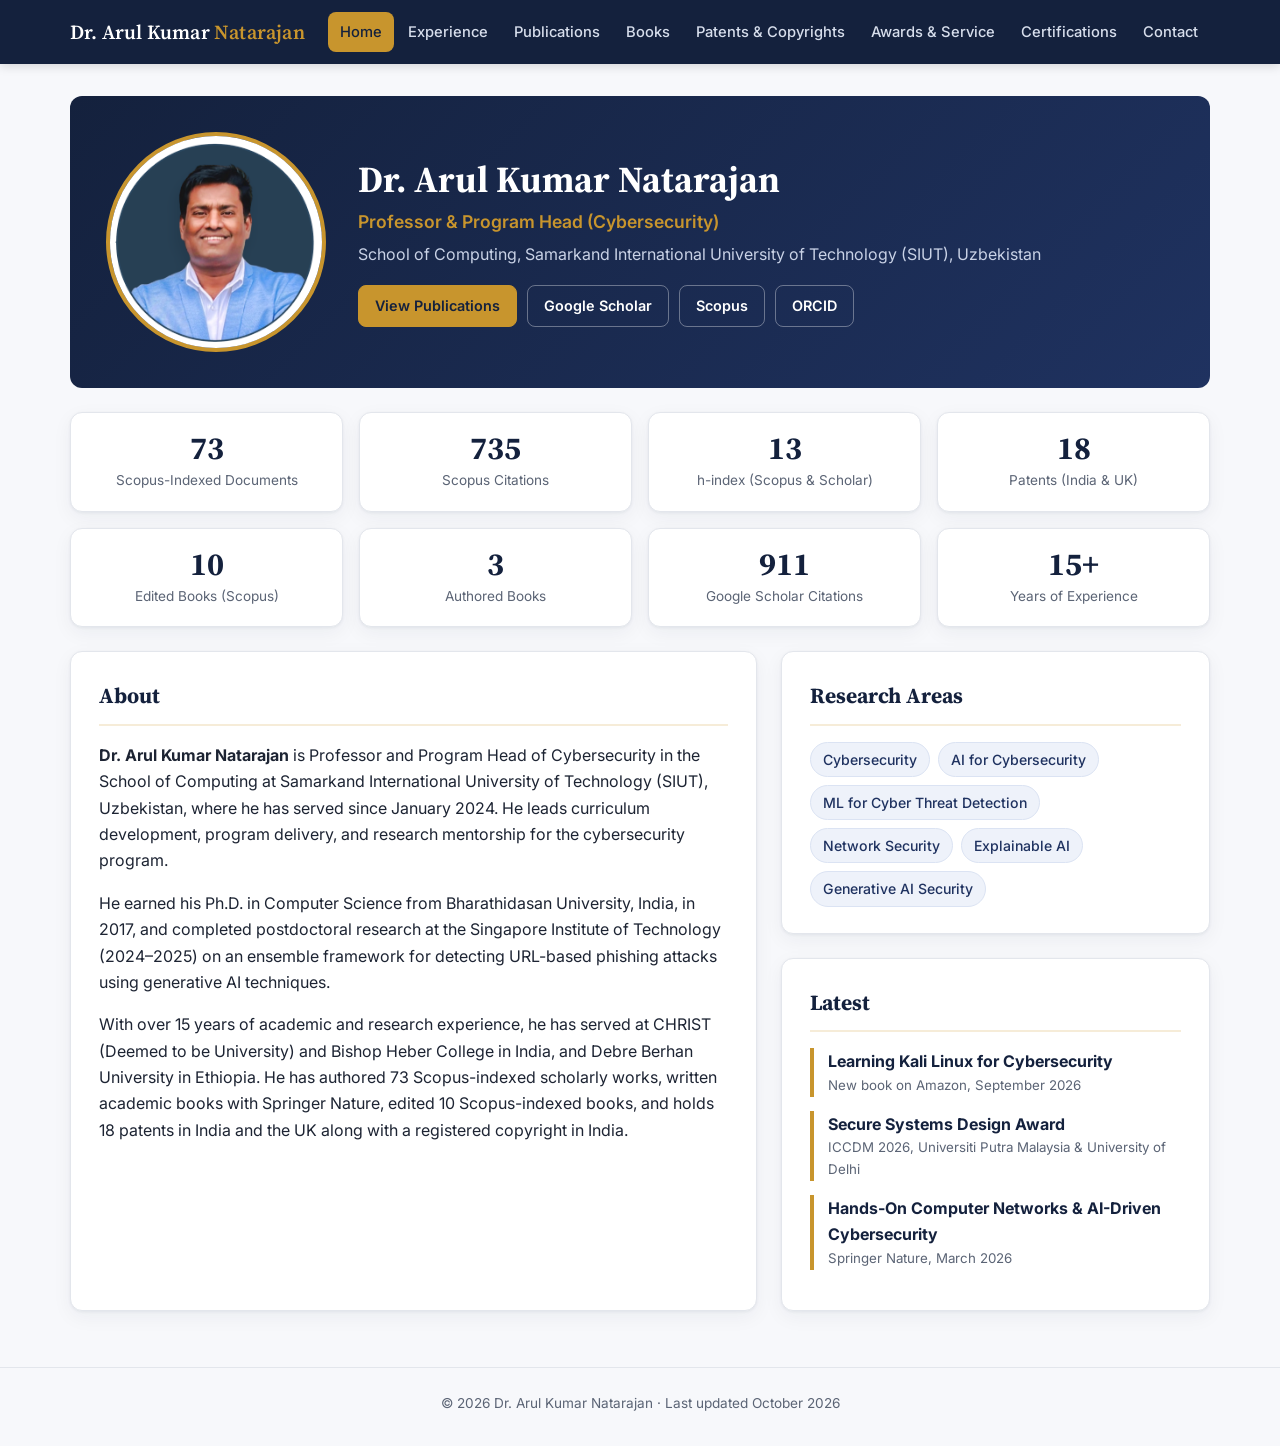
==== commit 54669811: "Add files via upload" ====
--- a/index.html
+++ b/index.html
@@ -35,7 +35,7 @@
   <section id="home" class="page">
     <div class="hero">
       <div>
-        <img class="photo" src="profile.jpg" alt="Dr. Arul Kumar Natarajan"
+        <img class="photo" src="profile.png" alt="Dr. Arul Kumar Natarajan"
              onerror="this.style.display='none';this.nextElementSibling.style.display='flex';">
         <div class="photo-fallback">AK</div>
       </div>
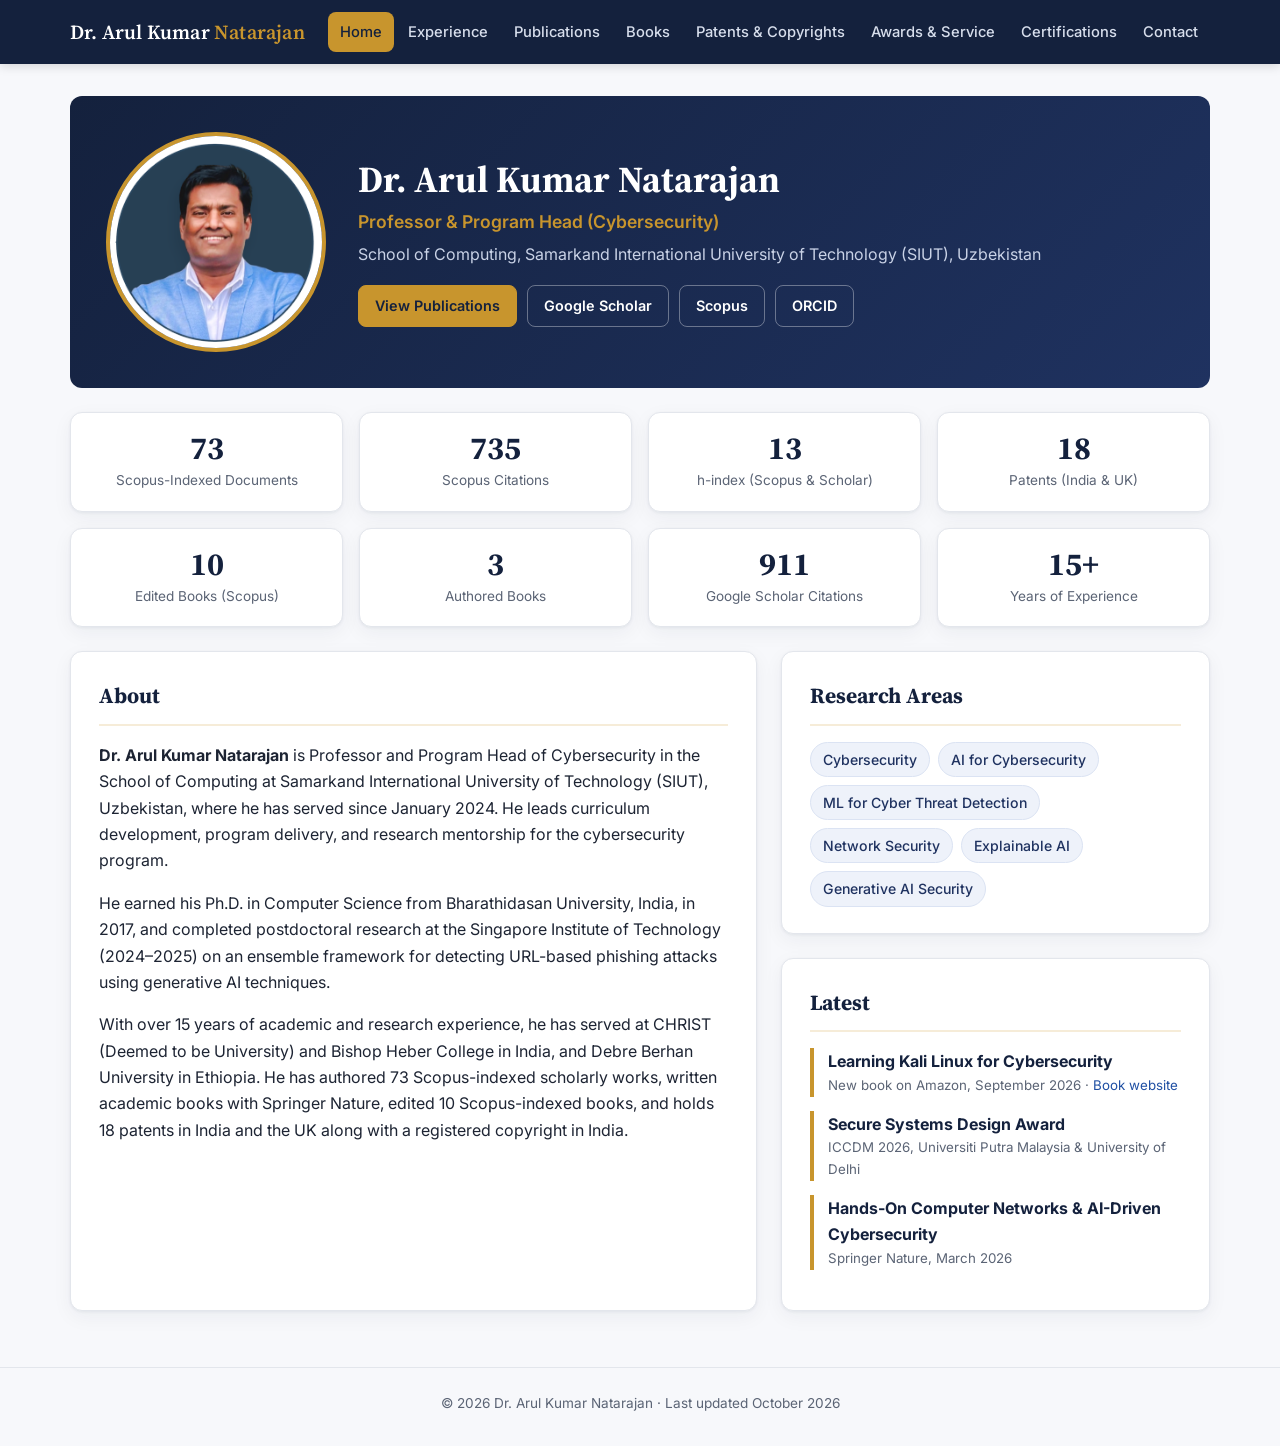
==== commit afcf9a30: "Add files via upload" ====
--- a/index.html
+++ b/index.html
@@ -84,7 +84,7 @@
         </div>
         <div class="card">
           <h2 class="section">Latest</h2>
-          <div class="highlight"><b>Learning Kali Linux for Cybersecurity</b><small>New book on Amazon, September 2026</small></div>
+          <div class="highlight"><a href="https://itsprofarul.github.io/learning-kali-linux/"><b>Learning Kali Linux for Cybersecurity</b></a><small>New book on Amazon, September 2026 &middot; <a href="https://itsprofarul.github.io/learning-kali-linux/">Book website</a></small></div>
           <div class="highlight"><b>Secure Systems Design Award</b><small>ICCDM 2026, Universiti Putra Malaysia &amp; University of Delhi</small></div>
           <div class="highlight"><b>Hands-On Computer Networks &amp; AI-Driven Cybersecurity</b><small>Springer Nature, March 2026</small></div>
         </div>
@@ -295,15 +295,60 @@
   <section id="contact" class="page">
     <h1 class="page-title">Contact</h1>
     <p class="page-sub">Open to research collaborations, editorial work, and speaking invitations.</p>
-    <div class="card">
-      <div class="contact-grid">
-        <div class="contact-item"><small>University Email</small><a href="mailto:arul.natarajan@siut.uz">arul.natarajan@siut.uz</a></div>
-        <div class="contact-item"><small>Personal Email</small><a href="mailto:itsprofarul@gmail.com">itsprofarul@gmail.com</a></div>
-        <div class="contact-item"><small>Affiliation</small>School of Computing, Samarkand International University of Technology, Samarkand, Uzbekistan</div>
-        <div class="contact-item"><small>Research Profiles</small>
-          <a href="https://scholar.google.com/citations?user=ejaQJu4AAAAJ&amp;hl=en" target="_blank" rel="noopener">Google Scholar</a> ·
-          <a href="https://www.scopus.com/authid/detail.uri?authorId=55602548600" target="_blank" rel="noopener">Scopus</a> ·
-          <a href="https://orcid.org/0000-0002-9728-477X" target="_blank" rel="noopener">ORCID</a></div>
+    <div class="contact-layout">
+      <div class="card">
+        <h2 class="section">Send a Message</h2>
+        <form id="contactForm" class="contact-form" novalidate>
+          <div class="form-row">
+            <label>Full Name <span class="req">*</span>
+              <input type="text" name="name" required autocomplete="name"></label>
+            <label>Email Address <span class="req">*</span>
+              <input type="email" name="email" required autocomplete="email"></label>
+          </div>
+          <div class="form-row">
+            <label>Organization / University
+              <input type="text" name="organization" autocomplete="organization"></label>
+            <label>Purpose <span class="req">*</span>
+              <select name="purpose" required>
+                <option value="">Select…</option>
+                <option>Research Collaboration</option>
+                <option>Editorial / Book Project</option>
+                <option>Speaking Invitation</option>
+                <option>Student / Ph.D. Inquiry</option>
+                <option>Other</option>
+              </select></label>
+          </div>
+          <label>Message <span class="req">*</span>
+            <textarea name="message" rows="6" required></textarea></label>
+          <div class="captcha-box">
+            <span class="captcha-label">Security Check <span class="req">*</span></span>
+            <div class="captcha-row">
+              <canvas id="captchaCanvas" width="180" height="56" aria-label="Captcha image"></canvas>
+              <button type="button" class="captcha-refresh" id="captchaRefresh" title="Show a new code" aria-label="Show a new code">&#8635;</button>
+              <input type="text" id="captchaInput" maxlength="6" autocomplete="off" spellcheck="false"
+                     placeholder="Enter code" aria-label="Type the characters shown in the image">
+            </div>
+          </div>
+          <!-- spam trap: real visitors never see or fill this -->
+          <input type="text" name="_honey" class="honey" tabindex="-1" autocomplete="off">
+          <button type="submit" class="btn-send">Send Message</button>
+          <p class="form-status" id="formStatus" role="status"></p>
+        </form>
+      </div>
+      <div>
+        <div class="card">
+          <h2 class="section">Affiliation</h2>
+          <p style="margin:0">School of Computing<br>Samarkand International University of Technology<br>Samarkand, Uzbekistan</p>
+        </div>
+        <div class="card">
+          <h2 class="section">Research Profiles</h2>
+          <p style="margin:0">
+            <a href="https://scholar.google.com/citations?user=ejaQJu4AAAAJ&amp;hl=en" target="_blank" rel="noopener">Google Scholar</a><br>
+            <a href="https://www.scopus.com/authid/detail.uri?authorId=55602548600" target="_blank" rel="noopener">Scopus (ID: 55602548600)</a><br>
+            <a href="https://orcid.org/0000-0002-9728-477X" target="_blank" rel="noopener">ORCID (0000-0002-9728-477X)</a><br>
+            <a href="https://www.webofscience.com/wos/author/record/AAQ-7642-2021" target="_blank" rel="noopener">Web of Science</a>
+          </p>
+        </div>
       </div>
     </div>
   </section>
@@ -392,7 +437,7 @@
 ];
 
 const authored = [
-  {t:"Learning Kali Linux for Cybersecurity: A Hands-on Beginner's Guide to Linux Commands, Networking, Security Tools, and Ethical Hacking", m:"Amazon, September 2026", url:"https://www.amazon.com/dp/B0HK25TJMS", urlText:"View on Amazon"},
+  {t:"Learning Kali Linux for Cybersecurity: A Hands-on Beginner's Guide to Linux Commands, Networking, Security Tools, and Ethical Hacking", m:"Amazon, September 2026", url:"https://www.amazon.com/dp/B0HK25TJMS", urlText:"View on Amazon", url2:"https://itsprofarul.github.io/learning-kali-linux/", urlText2:"Book website"},
   {t:"Hands-On Computer Networks & AI-Driven Cybersecurity: A Comprehensive Student Guide", m:"Springer Nature, March 2026", doi:"10.1007/978-3-032-22035-6", idx:"scopus"},
   {t:"XXVII (CC) – Smart Device Programming", m:"Center for Distance Education, Bharathidasan University, 2017"}
 ];
@@ -458,6 +503,7 @@
   h += '<span class="pm">' + (p.raw ? p.m : esc(p.m)) + '.';
   if (p.doi) h += ' DOI: <a href="https://doi.org/' + p.doi + '" target="_blank" rel="noopener">' + p.doi + '</a>';
   if (p.url) h += ' <a href="' + p.url + '" target="_blank" rel="noopener">' + p.urlText + '</a>';
+  if (p.url2) h += ' &middot; <a href="' + p.url2 + '">' + p.urlText2 + '</a>';
   h += '</span>';
   if (p.idx) { const t = TAGS[p.idx]; h += '<span class="tag ' + t[0] + '">' + t[1] + (p.q ? ", " + p.q : "") + '</span>'; }
   if (p.award) h += '<span class="tag award">&#127942; ' + esc(p.award) + '</span>';
@@ -504,6 +550,95 @@
 }));
 search.addEventListener("input", applyFilter);
 
+/* ---------- Contact form (FormSubmit) ----------
+   After activating, replace the email below with the
+   random code FormSubmit emails you, to hide your address. */
+const FORM_ENDPOINT = "https://formsubmit.co/ajax/itsprofarul@gmail.com";
+const form = document.getElementById("contactForm");
+const statusEl = document.getElementById("formStatus");
+
+/* ---------- Random image captcha ---------- */
+const CHARS = "ABCDEFGHJKLMNPQRSTUVWXYZ23456789"; // no 0/O, 1/I look-alikes
+const canvas = document.getElementById("captchaCanvas");
+const capInput = document.getElementById("captchaInput");
+let captchaCode = "", captchaShownAt = 0, attempts = 0;
+const rnd = (a, b) => a + Math.random() * (b - a);
+function newCaptcha() {
+  const buf = new Uint32Array(6); crypto.getRandomValues(buf);
+  captchaCode = Array.from(buf, n => CHARS[n % CHARS.length]).join("");
+  const c = canvas.getContext("2d");
+  c.clearRect(0, 0, canvas.width, canvas.height);
+  c.fillStyle = "#eef2fa"; c.fillRect(0, 0, canvas.width, canvas.height);
+  for (let i = 0; i < 6; i++) {               // noise lines
+    c.strokeStyle = `hsla(${rnd(200,240)},45%,${rnd(45,70)}%,.6)`;
+    c.lineWidth = rnd(1, 2); c.beginPath();
+    c.moveTo(rnd(0,180), rnd(0,56)); c.bezierCurveTo(rnd(0,180), rnd(0,56), rnd(0,180), rnd(0,56), rnd(0,180), rnd(0,56));
+    c.stroke();
+  }
+  [...captchaCode].forEach((ch, i) => {         // distorted characters
+    c.save();
+    c.translate(18 + i * 27, 30 + rnd(-6, 6));
+    c.rotate(rnd(-0.45, 0.45));
+    c.font = `600 ${Math.round(rnd(24, 30))}px Georgia, serif`;
+    c.fillStyle = ["#14213d", "#1f3260", "#8a6213", "#3c4557"][i % 4];
+    c.textBaseline = "middle"; c.fillText(ch, -8, 0);
+    c.restore();
+  });
+  for (let i = 0; i < 40; i++) {               // noise dots
+    c.fillStyle = "rgba(20,33,61,.35)"; c.fillRect(rnd(0,180), rnd(0,56), 2, 2);
+  }
+  capInput.value = ""; captchaShownAt = Date.now();
+}
+document.getElementById("captchaRefresh").addEventListener("click", newCaptcha);
+newCaptcha();
+
+form.addEventListener("submit", async e => {
+  e.preventDefault();
+  statusEl.className = "form-status";
+  if (!form.checkValidity()) {
+    statusEl.textContent = "Please fill in all required fields with a valid email address.";
+    statusEl.classList.add("err"); form.reportValidity(); return;
+  }
+  if (form._honey.value) return;                       // bot filled the hidden field
+  if (Date.now() - captchaShownAt < 4000) {            // faster than a human can type
+    statusEl.textContent = "That was very fast. Please check the security code and try again.";
+    statusEl.classList.add("err"); return;
+  }
+  if (attempts >= 5) {
+    statusEl.textContent = "Too many incorrect attempts. Please reload the page and try again.";
+    statusEl.classList.add("err"); return;
+  }
+  if (capInput.value.trim().toUpperCase() !== captchaCode) {
+    attempts++;
+    statusEl.textContent = "The security code did not match. A new code has been shown; please try again.";
+    statusEl.classList.add("err"); newCaptcha(); capInput.focus(); return;
+  }
+  const btn = form.querySelector(".btn-send");
+  btn.disabled = true; btn.textContent = "Sending…";
+  const data = Object.fromEntries(new FormData(form));
+  delete data._honey;
+  data._subject = "Website message: " + data.purpose + " from " + data.name;
+  data._template = "table";
+  data._replyto = data.email;
+  try {
+    const res = await fetch(FORM_ENDPOINT, {
+      method: "POST",
+      headers: {"Content-Type": "application/json", "Accept": "application/json"},
+      body: JSON.stringify(data)
+    });
+    const out = await res.json().catch(() => ({}));
+    if (!res.ok || String(out.success) === "false") throw new Error(out.message || "failed");
+    form.reset(); newCaptcha(); attempts = 0;
+    statusEl.textContent = "Thank you! Your message has been sent. I will reply as soon as possible.";
+    statusEl.classList.add("ok");
+  } catch (err) {
+    statusEl.textContent = "Sorry, the message could not be sent. Please try again in a few minutes.";
+    statusEl.classList.add("err");
+  } finally {
+    btn.disabled = false; btn.textContent = "Send Message";
+  }
+});
+
 /* ---------- Menu navigation ---------- */
 const pages = [...document.querySelectorAll(".page")];
 const links = [...document.querySelectorAll(".menu a")];
--- a/style.css
+++ b/style.css
@@ -55,7 +55,7 @@
 .menu { display: flex; gap: 2px; list-style: none; margin: 0; padding: 0; }
 .menu a {
   display: block; padding: 8px 12px; border-radius: 8px;
-  color: #d7deec; font-size: .92rem; font-weight: 500;
+  color: #d7deec; font-size: .92rem; font-weight: 500; white-space: nowrap;
 }
 .menu a:hover { background: rgba(255,255,255,.08); color: #fff; text-decoration: none; }
 .menu a.active { background: var(--accent); color: var(--navy); }
@@ -206,6 +206,46 @@
 .contact-item { padding: 16px 18px; border: 1px solid var(--line); border-radius: 10px; background: #fbfcfe; }
 .contact-item small { display: block; color: var(--muted); font-size: .8rem; text-transform: uppercase; letter-spacing: .5px; }
 
+.contact-layout { display: grid; grid-template-columns: 1.6fr 1fr; gap: 24px; }
+.contact-layout .card { margin-bottom: 0; }
+.contact-layout > div > .card + .card { margin-top: 24px; }
+.contact-form label {
+  display: block; font-size: .88rem; font-weight: 600; color: var(--navy); margin-bottom: 16px;
+}
+.contact-form .req { color: #c0392b; }
+.form-row { display: grid; grid-template-columns: 1fr 1fr; gap: 16px; }
+.contact-form input, .contact-form select, .contact-form textarea {
+  display: block; width: 100%; margin-top: 6px; padding: 10px 12px;
+  border: 1px solid var(--line); border-radius: 8px; background: #fbfcfe;
+  font: 400 .95rem var(--sans); color: var(--ink);
+}
+.contact-form textarea { resize: vertical; min-height: 130px; }
+.contact-form input:focus, .contact-form select:focus, .contact-form textarea:focus {
+  outline: none; border-color: var(--accent); box-shadow: 0 0 0 3px var(--accent-soft); background: #fff;
+}
+.captcha-box { margin-bottom: 18px; }
+.captcha-label { display: block; font-size: .88rem; font-weight: 600; color: var(--navy); margin-bottom: 6px; }
+.captcha-row { display: flex; align-items: center; gap: 10px; flex-wrap: wrap; }
+#captchaCanvas { border: 1px solid var(--line); border-radius: 8px; user-select: none; }
+.captcha-refresh {
+  width: 40px; height: 40px; border: 1px solid var(--line); border-radius: 8px;
+  background: #fff; font-size: 1.3rem; color: var(--navy); cursor: pointer;
+}
+.captcha-refresh:hover { border-color: var(--accent); background: var(--accent-soft); }
+.contact-form #captchaInput {
+  width: 190px; margin-top: 0; letter-spacing: 3px; text-transform: uppercase; font-weight: 600;
+}
+.honey { position: absolute; left: -9999px; width: 1px; height: 1px; opacity: 0; }
+.btn-send {
+  background: var(--navy); color: #fff; border: none; border-radius: 8px;
+  padding: 11px 26px; font: 600 .95rem var(--sans); cursor: pointer;
+}
+.btn-send:hover { background: var(--navy-2); }
+.btn-send:disabled { opacity: .6; cursor: wait; }
+.form-status { margin: 14px 0 0; font-size: .92rem; min-height: 1.4em; }
+.form-status.ok { color: #1e7d45; font-weight: 600; }
+.form-status.err { color: #c0392b; font-weight: 600; }
+
 /* ---------- Footer ---------- */
 footer {
   text-align: center; color: var(--muted); font-size: .85rem;
@@ -213,7 +253,7 @@
 }
 
 /* ---------- Responsive ---------- */
-@media (max-width: 980px) {
+@media (max-width: 1180px) {
   .menu-toggle { display: block; }
   .menu {
     display: none; position: absolute; top: 64px; left: 0; right: 0;
@@ -222,7 +262,9 @@
   }
   .menu.open { display: flex; }
   .menu a { padding: 11px 12px; }
-  .two-col { grid-template-columns: 1fr; }
+}
+@media (max-width: 980px) {
+  .two-col, .contact-layout { grid-template-columns: 1fr; }
 }
 @media (max-width: 720px) {
   main { padding: 22px 16px 40px; }
@@ -232,7 +274,7 @@
   .btns { justify-content: center; }
   .stats { grid-template-columns: repeat(2, 1fr); }
   .card { padding: 20px 18px; }
-  .contact-grid { grid-template-columns: 1fr; }
+  .contact-grid, .form-row { grid-template-columns: 1fr; gap: 0; }
   .page-title { font-size: 1.6rem; }
   th, td { padding: 8px; }
 }
